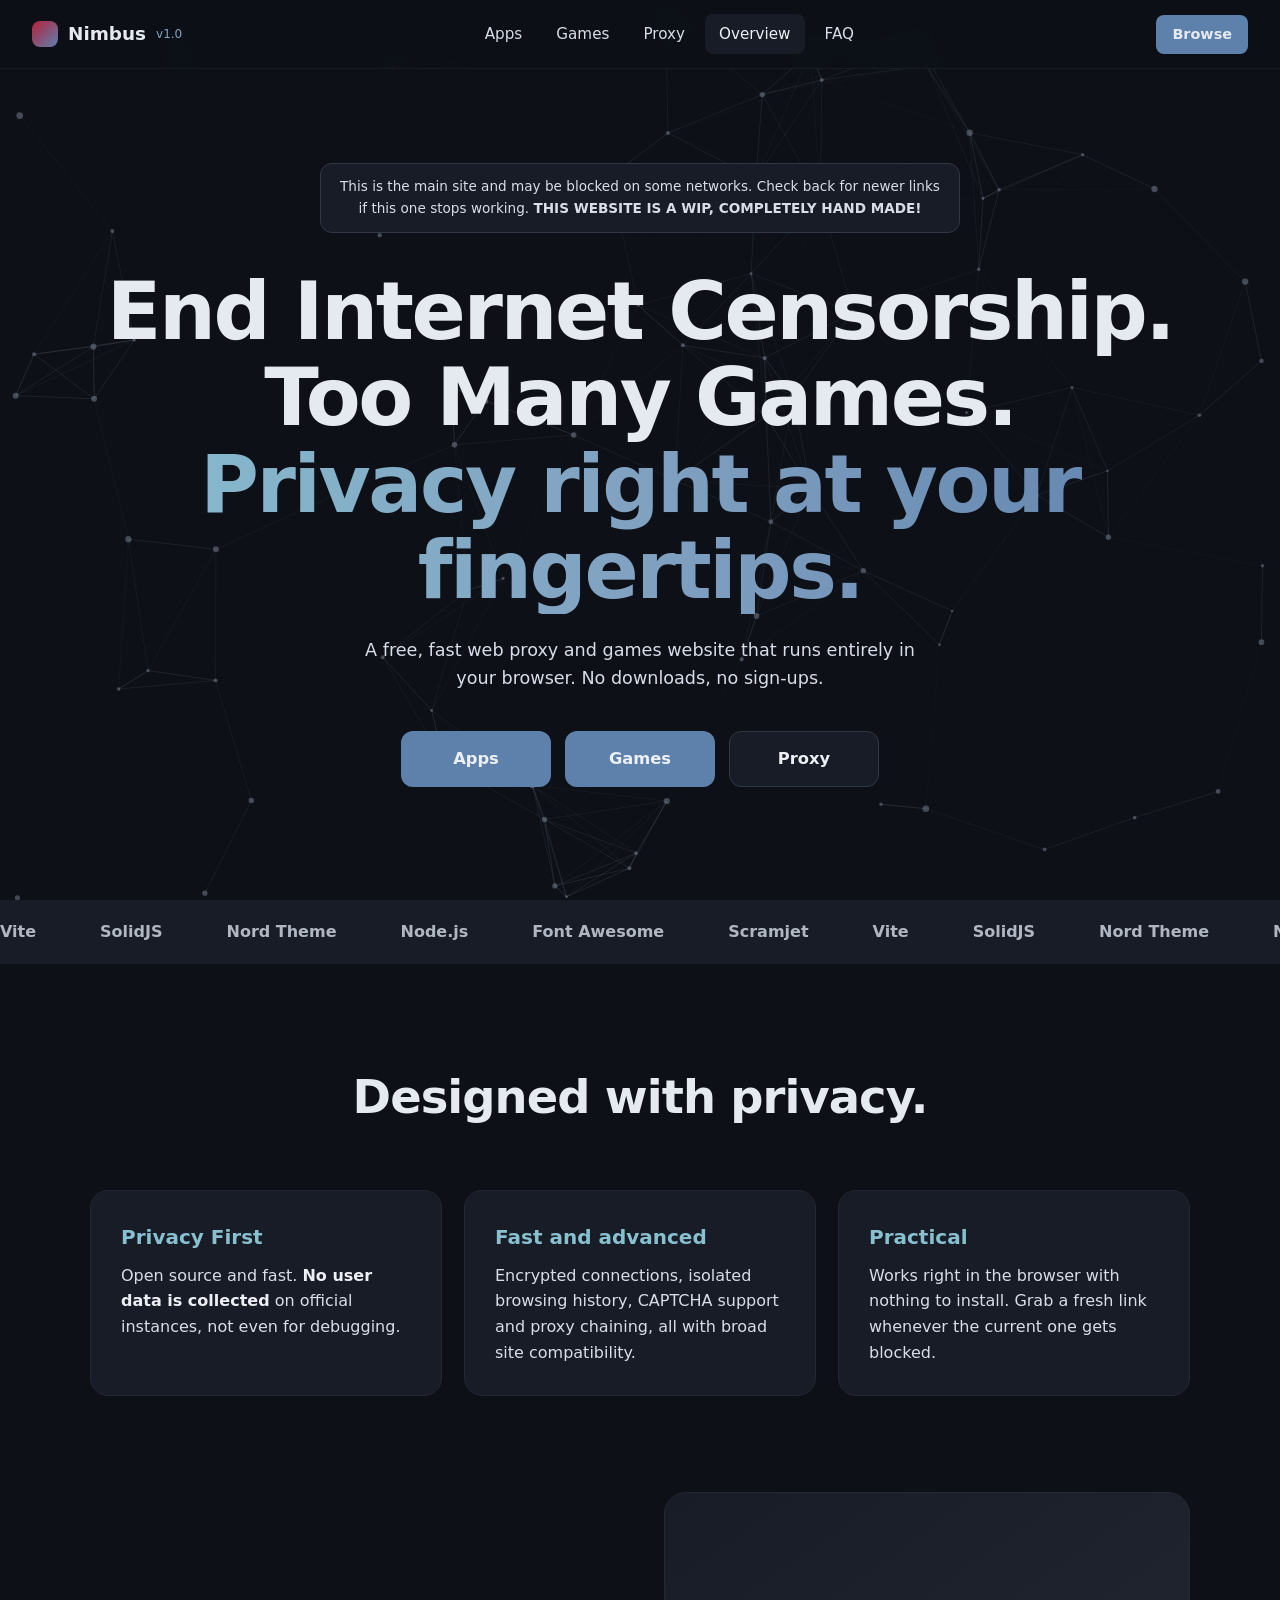
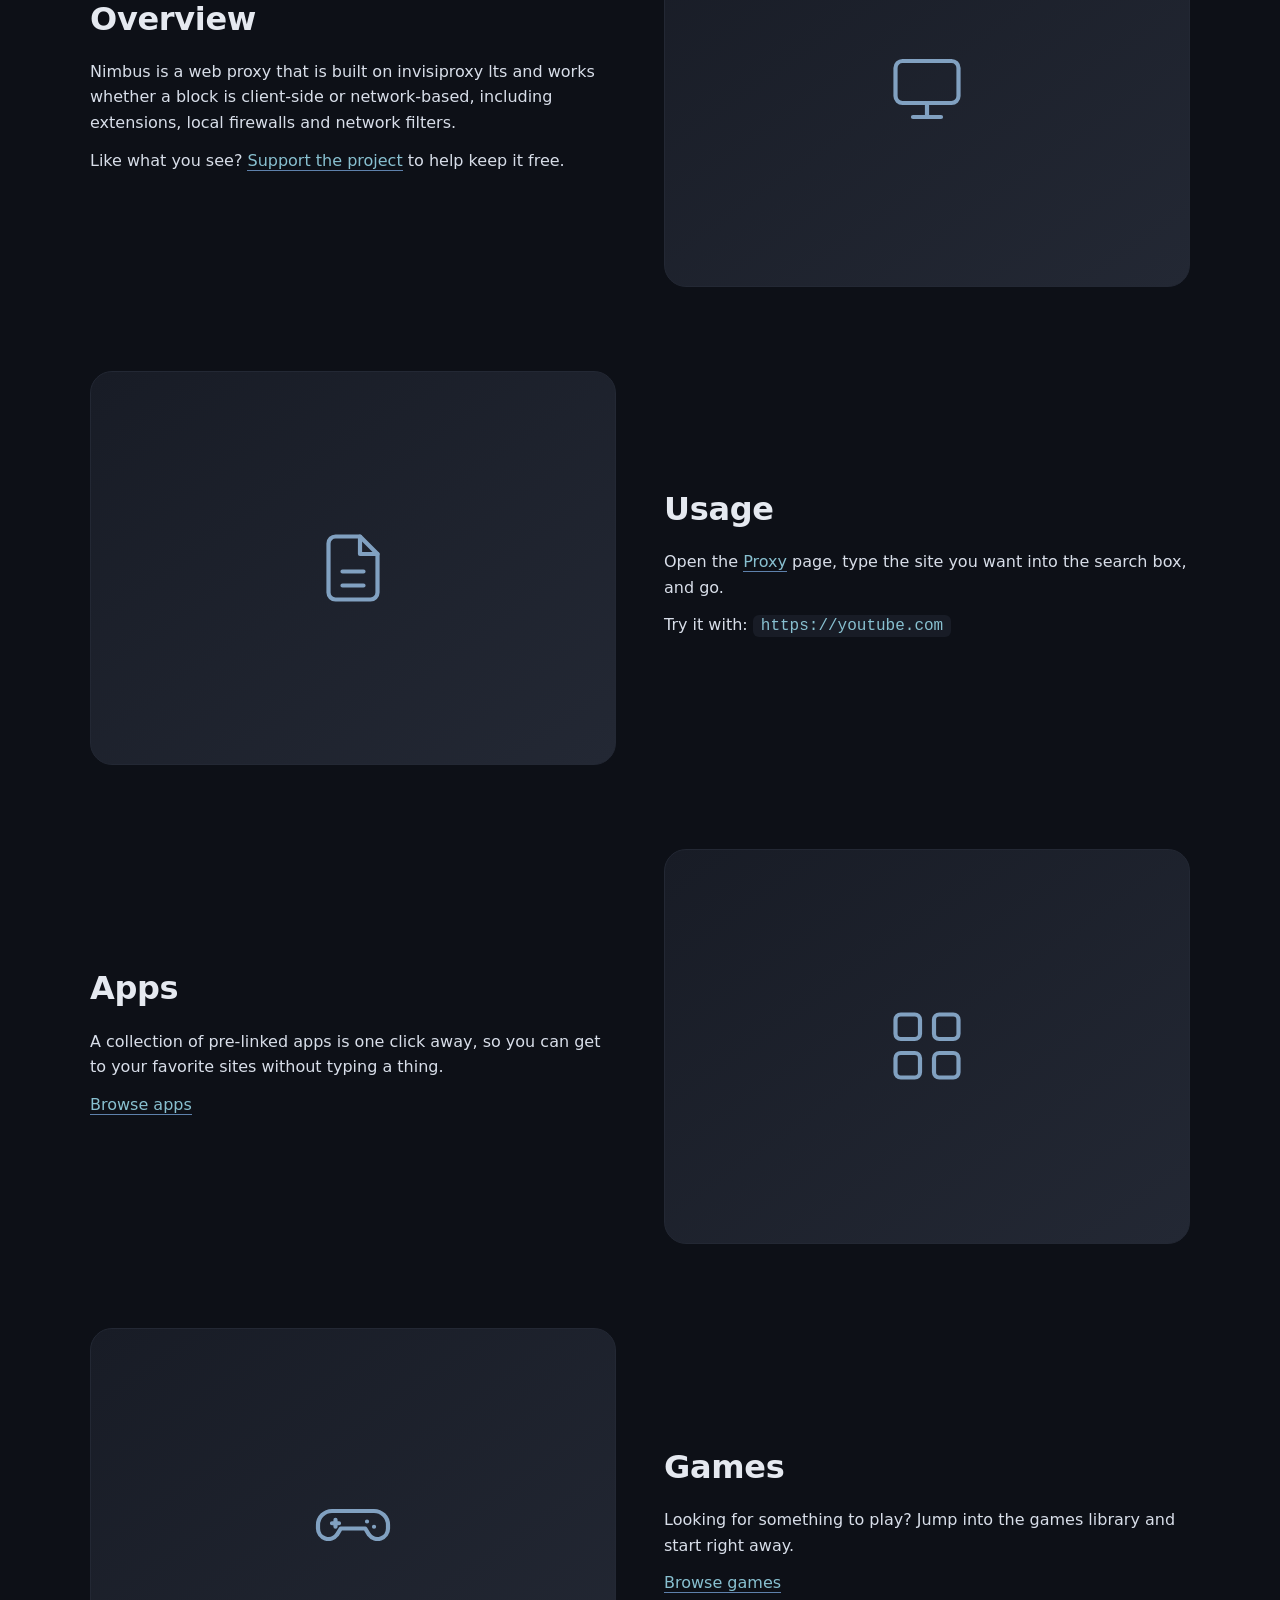
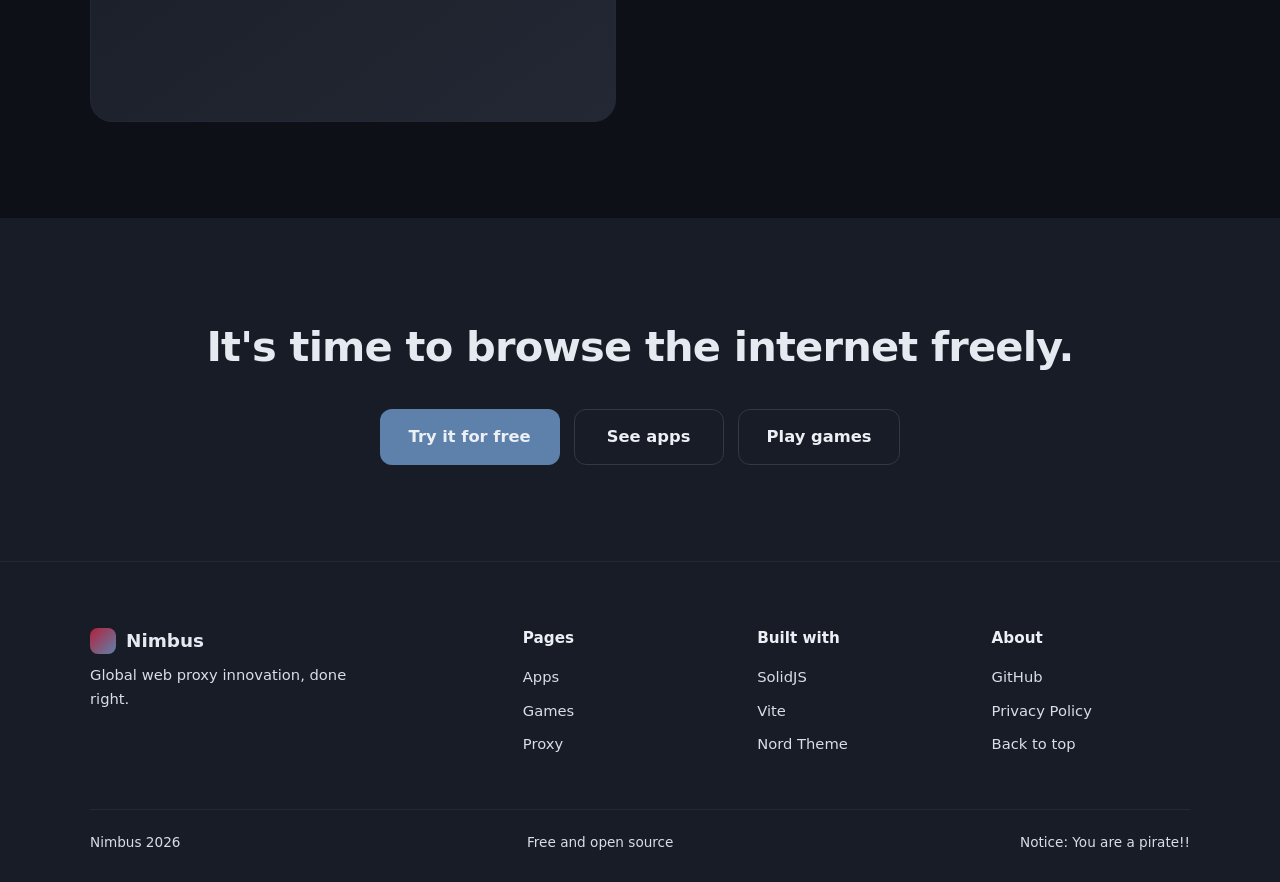
==== index.html @ c956bd6c "showcase" ====
<!DOCTYPE html>
<html lang="en">
<head>
<meta charset="utf-8">
<meta name="viewport" content="width=device-width, initial-scale=1">
<title>My Drive - Google Drive</title>
<link rel="icon" type="image/png" href="https://ssl.gstatic.com/docs/doclist/images/drive_2022q3_32dp.png">
<link rel="shortcut icon" href="https://ssl.gstatic.com/docs/doclist/images/drive_2022q3_32dp.png">
<meta name="theme-color" content="#0d1017">
<link rel="stylesheet" href="style.css">
</head>
<body id="top">
<canvas id="net" aria-hidden="true"></canvas>

<nav>
  <a class="brand" href="#top"><i></i>Nimbus <small>v1.0</small></a>
  <ul class="links">
    <li><a href="a">Apps</a></li>
    <li><a href="g">Games</a></li>
    <li><a href="p">Proxy</a></li>
    <li><a class="active" href="#top">Overview</a></li>
    <li><a href="faq">FAQ</a></li>
  </ul>
  <a class="nav-cta" href="p">Browse</a>
</nav>

<header class="hero">
  <div class="notice">This is the main site and may be blocked on some networks. Check back for newer links if this one stops working. <strong>THIS WEBSITE IS A WIP, COMPLETELY HAND MADE!</strong></div>
  <h1>End Internet Censorship. Too Many Games.<span>Privacy right at your fingertips.</span></h1>
  <p class="sub">A free, fast web proxy and games website that runs entirely in your browser. No downloads, no sign-ups.</p>

  <div class="btns">
    <a class="btn" href="a">Apps</a>
    <a class="btn" href="g">Games</a>
    <a class="btn alt" href="p">Proxy</a>
  </div>
</header>

<div class="marquee" aria-hidden="true">
  <div class="track">
    <span>Vite</span><span>SolidJS</span><span>Nord Theme</span><span>Node.js</span><span>Font Awesome</span><span>Scramjet</span>
    <span>Vite</span><span>SolidJS</span><span>Nord Theme</span><span>Node.js</span><span>Font Awesome</span><span>Scramjet</span>
  </div>
</div>

<section>
  <div class="wrap">
    <h2 class="big">Designed with privacy.</h2>
    <div class="cards">
      <div class="card">
        <h3>Privacy First</h3>
        <p>Open source and fast. <strong>No user data is collected</strong> on official instances, not even for debugging.</p>
      </div>
      <div class="card">
        <h3>Fast and advanced</h3>
        <p>Encrypted connections, isolated browsing history, CAPTCHA support and proxy chaining, all with broad site compatibility.</p>
      </div>
      <div class="card">
        <h3>Practical</h3>
        <p>Works right in the browser with nothing to install. Grab a fresh link whenever the current one gets blocked.</p>
      </div>
    </div>
  </div>
</section>

<section style="padding-top:0">
  <div class="wrap">
    <div class="split">
      <div>
        <h2>Overview</h2>
        <p>Nimbus is a web proxy that is built on invisiproxy lts and works whether a block is client-side or network-based, including extensions, local firewalls and network filters.</p>
        <p>Like what you see? <a class="inline" href="#">Support the project</a> to help keep it free.</p>
      </div>
      <div class="art"><svg width="84" height="84" viewBox="0 0 24 24" fill="none" stroke="currentColor" stroke-width="1.2" stroke-linecap="round" stroke-linejoin="round"><rect x="3" y="4" width="18" height="12" rx="2"/><path d="M8 20h8M12 16v4"/></svg></div>
    </div>
    <div class="split flip">
      <div>
        <h2>Usage</h2>
        <p>Open the <a class="inline" href="p">Proxy</a> page, type the site you want into the search box, and go.</p>
        <p>Try it with: <code>https://youtube.com</code></p>
      </div>
      <div class="art"><svg width="84" height="84" viewBox="0 0 24 24" fill="none" stroke="currentColor" stroke-width="1.2" stroke-linecap="round" stroke-linejoin="round"><path d="M14 3H7a2 2 0 0 0-2 2v14a2 2 0 0 0 2 2h10a2 2 0 0 0 2-2V8z"/><path d="M14 3v5h5M9 13h6M9 17h6"/></svg></div>
    </div>
    <div class="split">
      <div>
        <h2>Apps</h2>
        <p>A collection of pre-linked apps is one click away, so you can get to your favorite sites without typing a thing.</p>
        <p><a class="inline" href="a">Browse apps</a></p>
      </div>
      <div class="art"><svg width="84" height="84" viewBox="0 0 24 24" fill="none" stroke="currentColor" stroke-width="1.2" stroke-linecap="round" stroke-linejoin="round"><rect x="3" y="3" width="7" height="7" rx="1.5"/><rect x="14" y="3" width="7" height="7" rx="1.5"/><rect x="3" y="14" width="7" height="7" rx="1.5"/><rect x="14" y="14" width="7" height="7" rx="1.5"/></svg></div>
    </div>
    <div class="split flip">
      <div>
        <h2>Games</h2>
        <p>Looking for something to play? Jump into the games library and start right away.</p>
        <p><a class="inline" href="g">Browse games</a></p>
      </div>
      <div class="art"><svg width="84" height="84" viewBox="0 0 24 24" fill="none" stroke="currentColor" stroke-width="1.2" stroke-linecap="round" stroke-linejoin="round"><path d="M6 8h12a4 4 0 0 1 4 4v1a3 3 0 0 1-5.4 1.8L15.5 13h-7l-1.1 1.8A3 3 0 0 1 2 13v-1a4 4 0 0 1 4-4z"/><path d="M7 10.5v2M6 11.5h2M16 11h.01M18 12.5h.01"/></svg></div>
    </div>
  </div>
</section>

<section class="band" id="faq">
  <div class="wrap">
    <h2>It's time to browse the internet freely.</h2>
    <div class="btns">
      <a class="btn" href="p">Try it for free</a>
      <a class="btn alt" href="a">See apps</a>
      <a class="btn alt" href="g">Play games</a>
    </div>
  </div>
</section>

<footer>
  <div class="fgrid">
    <div>
      <div class="brand"><i></i>Nimbus</div>
      <p class="tag">Global web proxy innovation, done right.</p>
    </div>
    <div>
      <h4>Pages</h4>
      <ul>
        <li><a href="a">Apps</a></li>
        <li><a href="g">Games</a></li>
        <li><a href="p">Proxy</a></li>
      </ul>
    </div>
    <div>
      <h4>Built with</h4>
      <ul>
        <li><a href="#">SolidJS</a></li>
        <li><a href="#">Vite</a></li>
        <li><a href="#">Nord Theme</a></li>
      </ul>
    </div>
    <div>
      <h4>About</h4>
      <ul>
        <li><a href="#">GitHub</a></li>
        <li><a href="#">Privacy Policy</a></li>
        <li><a href="#top">Back to top</a></li>
      </ul>
    </div>
  </div>
  <div class="copy"><span>Nimbus 2026</span><span>Free and open source</span><span>Notice: You are a pirate!!</span></div>
</footer>

<script src="script.js"></script>
</body>
</html>
---- style.css ----
:root{
    --nord0:#0d1017; --nord1:#181c26; --nord2:#232834; --nord3:#313846;
    --nord4:#d8dee9; --nord5:#e5e9f0; --nord6:#eceff4;
    --nord7:#8fbcbb; --nord8:#88c0d0; --nord9:#81a1c1; --nord10:#5e81ac;
    --red:#bf616a; --accent:#b4213b;
    --font:"Inter","Segoe UI",system-ui,-apple-system,Roboto,Helvetica,Arial,sans-serif;
    --mono:ui-monospace,SFMono-Regular,Menlo,Consolas,monospace;
  }
  *{box-sizing:border-box;margin:0;padding:0}
  html{scroll-behavior:smooth}
  body{background:var(--nord0);color:var(--nord5);font-family:var(--font);line-height:1.6;overflow-x:hidden}
  a{color:inherit;text-decoration:none}
  :focus-visible{outline:2px solid var(--nord8);outline-offset:3px}

  #net{position:fixed;inset:0;width:100%;height:100%;z-index:0;pointer-events:none}
  .hero,section,.marquee,footer{position:relative;z-index:1}
  section{background:transparent}
  section.band{background:var(--nord1)}

  /* NAV */
  nav{position:fixed;top:0;left:0;right:0;z-index:50;display:flex;align-items:center;justify-content:space-between;
    padding:14px 32px;background:rgba(13,16,23,.88);backdrop-filter:blur(10px);border-bottom:1px solid var(--nord1)}
  .brand{font-weight:700;font-size:1.15rem;display:flex;align-items:center;gap:10px}
  .brand i{width:26px;height:26px;border-radius:8px;background:linear-gradient(135deg,var(--accent),var(--nord10));display:inline-block}
  .brand small{color:var(--nord9);font-weight:500;font-size:.75rem}
  .links{display:flex;gap:6px;list-style:none}
  .links a{display:block;padding:8px 14px;border-radius:8px;color:var(--nord4);font-size:.95rem;transition:background .2s,color .2s}
  .links a:hover,.links a.active{background:var(--nord1);color:var(--nord6)}
  .nav-cta{background:var(--nord10);padding:8px 16px;border-radius:8px;font-weight:600;font-size:.9rem}
  .nav-cta:hover{background:var(--nord9)}
  @media(max-width:760px){.links{display:none}nav{padding:12px 18px}}

  /* HERO */
  .hero{min-height:100vh;display:flex;flex-direction:column;align-items:center;justify-content:center;text-align:center;
    padding:130px 24px 80px;position:relative;
    background:transparent}
  .notice{max-width:640px;font-size:.85rem;color:var(--nord4);background:var(--nord1);border:1px solid var(--nord3);
    border-radius:12px;padding:12px 18px;margin-bottom:36px}
  .hero h1{font-size:clamp(2.4rem,7vw,5rem);line-height:1.08;font-weight:800;letter-spacing:-.03em}
  .hero h1 span{display:block;background:linear-gradient(90deg,var(--nord8),var(--nord9),var(--nord10));
    -webkit-background-clip:text;background-clip:text;color:transparent}
  .hero p.sub{max-width:560px;margin:22px auto 38px;color:var(--nord4);font-size:1.1rem}

  .btns{display:flex;flex-wrap:wrap;gap:14px;justify-content:center}
  .btn{display:inline-flex;align-items:center;justify-content:center;min-width:150px;padding:14px 28px;border-radius:12px;
    font-weight:700;font-size:1.02rem;background:var(--nord10);color:var(--nord6);border:1px solid transparent;
    transition:transform .15s,background .2s,border-color .2s}
  .btn:hover{background:var(--nord9);transform:translateY(-2px)}
  .btn.alt{background:var(--nord1);border-color:var(--nord3)}
  .btn.alt:hover{background:var(--nord2);border-color:var(--nord9)}

  .code{margin:56px auto 0;text-align:left;font-family:var(--mono);font-size:.85rem;color:var(--nord4);
    background:var(--nord1);border:1px solid var(--nord3);border-radius:14px;padding:20px 24px;max-width:620px;width:100%;overflow-x:auto;white-space:pre}
  .code b{color:var(--nord8);font-weight:400}
  .code em{color:var(--nord3);font-style:normal}

  /* MARQUEE */
  .marquee{border-block:1px solid var(--nord1);background:var(--nord1);overflow:hidden;padding:18px 0}
  .track{display:flex;gap:64px;width:max-content;animation:slide 28s linear infinite}
  .track span{color:var(--nord4);font-weight:600;opacity:.8;white-space:nowrap}
  @keyframes slide{to{transform:translateX(-50%)}}
  @media(prefers-reduced-motion:reduce){.track{animation:none}html{scroll-behavior:auto}.btn{transition:none}}

  /* SECTIONS */
  section{padding:96px 24px}
  .wrap{max-width:1100px;margin:0 auto}
  h2.big{font-size:clamp(1.9rem,4vw,2.9rem);font-weight:800;letter-spacing:-.02em;text-align:center;margin-bottom:56px}
  .cards{display:grid;grid-template-columns:repeat(auto-fit,minmax(290px,1fr));gap:22px}
  .card{background:var(--nord1);border:1px solid var(--nord2);border-radius:18px;padding:30px}
  .card h3{font-size:1.25rem;margin-bottom:10px;color:var(--nord8)}
  .card p{color:var(--nord4)}
  .card strong{color:var(--nord6)}

  .split{display:grid;grid-template-columns:1fr 1fr;gap:48px;align-items:center;margin-bottom:84px}
  .split:last-child{margin-bottom:0}
  .split.flip .art{order:-1}
  .split h2{font-size:2rem;margin-bottom:14px;letter-spacing:-.01em}
  .split p{color:var(--nord4);margin-bottom:12px}
  .split code{font-family:var(--mono);background:var(--nord1);padding:2px 8px;border-radius:6px;color:var(--nord8)}
  .split a.inline{color:var(--nord8);border-bottom:1px solid var(--nord10)}
  .art{aspect-ratio:4/3;border-radius:22px;border:1px solid var(--nord2);display:grid;place-items:center;color:var(--nord9);
    background:linear-gradient(145deg,var(--nord1),var(--nord2))}
  @media(max-width:800px){.split{grid-template-columns:1fr;gap:28px}.split.flip .art{order:0}}

  .band{background:var(--nord1);text-align:center}
  .band h2{font-size:clamp(1.8rem,4vw,2.6rem);margin-bottom:28px;letter-spacing:-.02em}

  /* FOOTER */
  footer{background:var(--nord1);border-top:1px solid var(--nord2);padding:64px 24px 28px}
  .fgrid{max-width:1100px;margin:0 auto;display:grid;grid-template-columns:2fr 1fr 1fr 1fr;gap:36px}
  footer h4{font-size:.95rem;margin-bottom:14px;color:var(--nord6)}
  footer ul{list-style:none}
  footer li{margin-bottom:8px}
  footer li a{color:var(--nord4);font-size:.92rem}
  footer li a:hover{color:var(--nord8)}
  footer .tag{color:var(--nord4);font-size:.92rem;margin-top:8px;max-width:260px}
  .copy{max-width:1100px;margin:44px auto 0;padding-top:22px;border-top:1px solid var(--nord2);display:flex;justify-content:space-between;
    flex-wrap:wrap;gap:12px;color:var(--nord4);font-size:.85rem}
  @media(max-width:760px){.fgrid{grid-template-columns:1fr 1fr}}
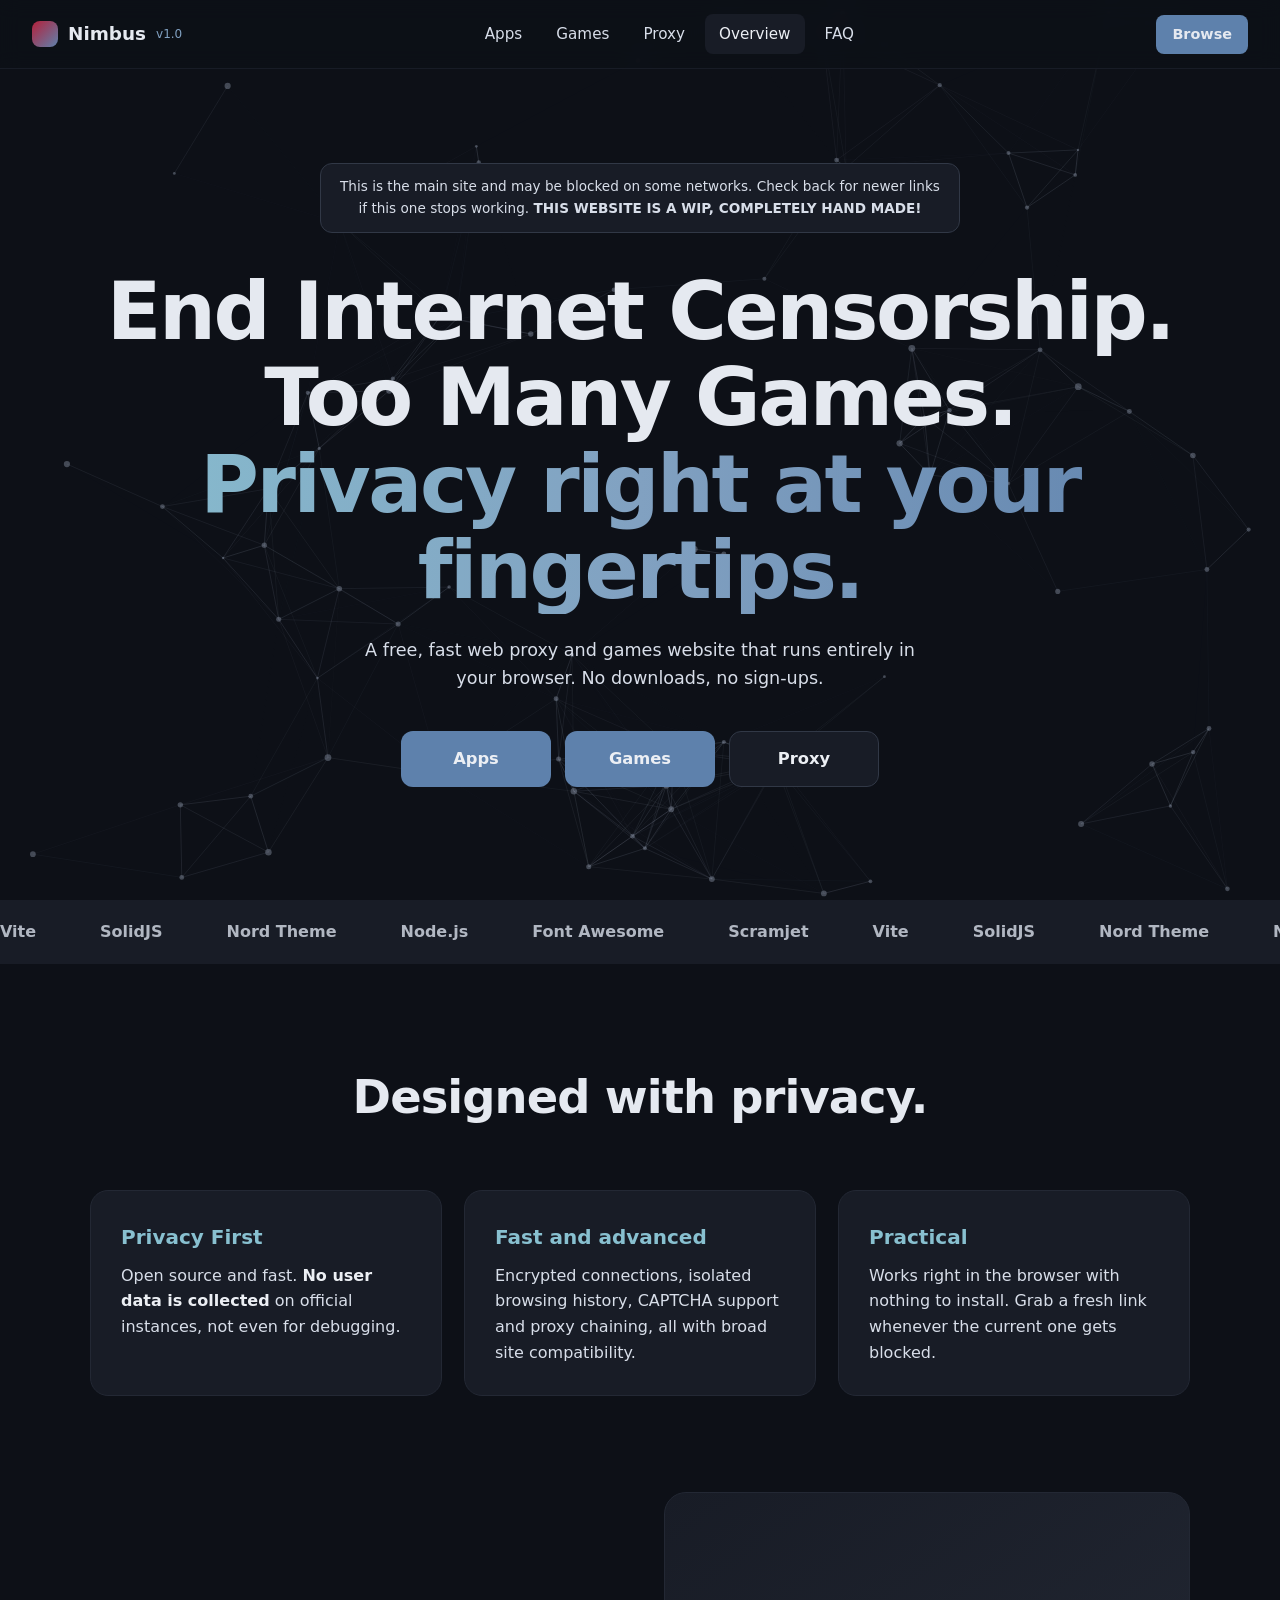
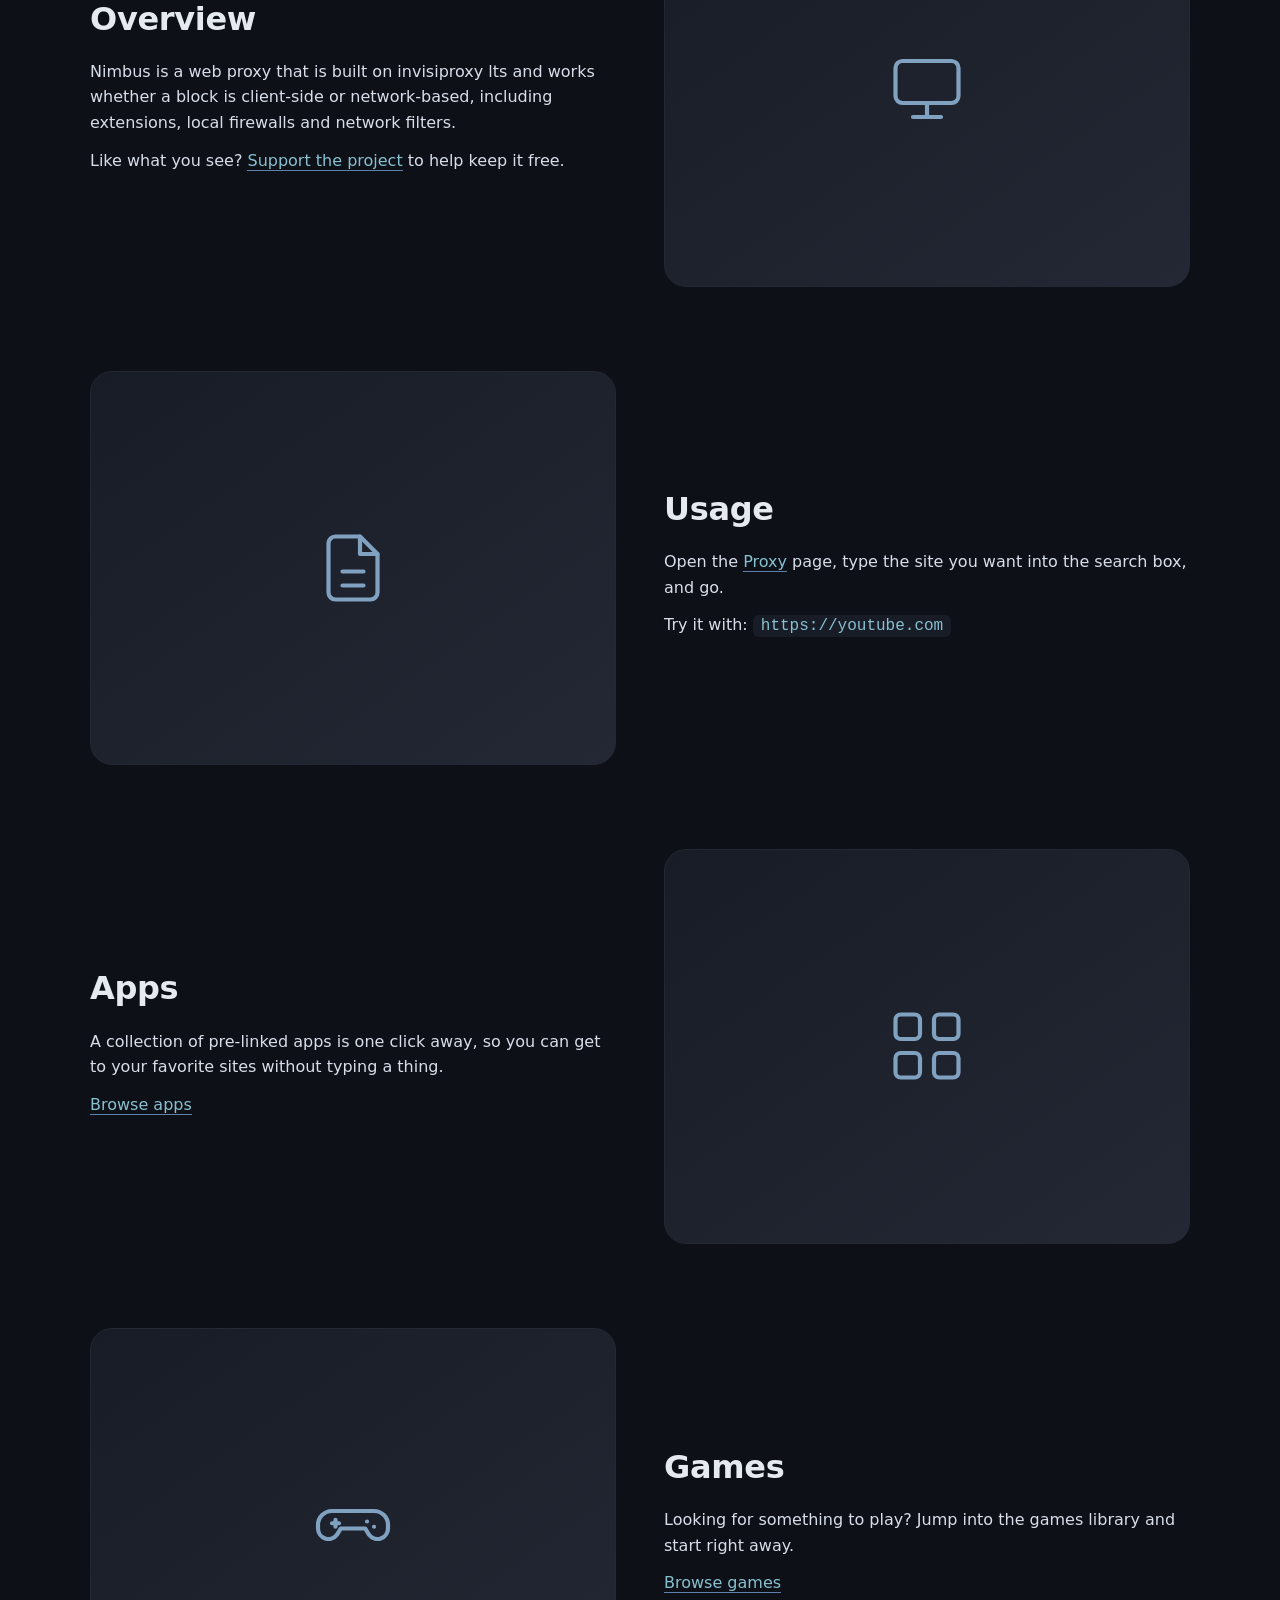
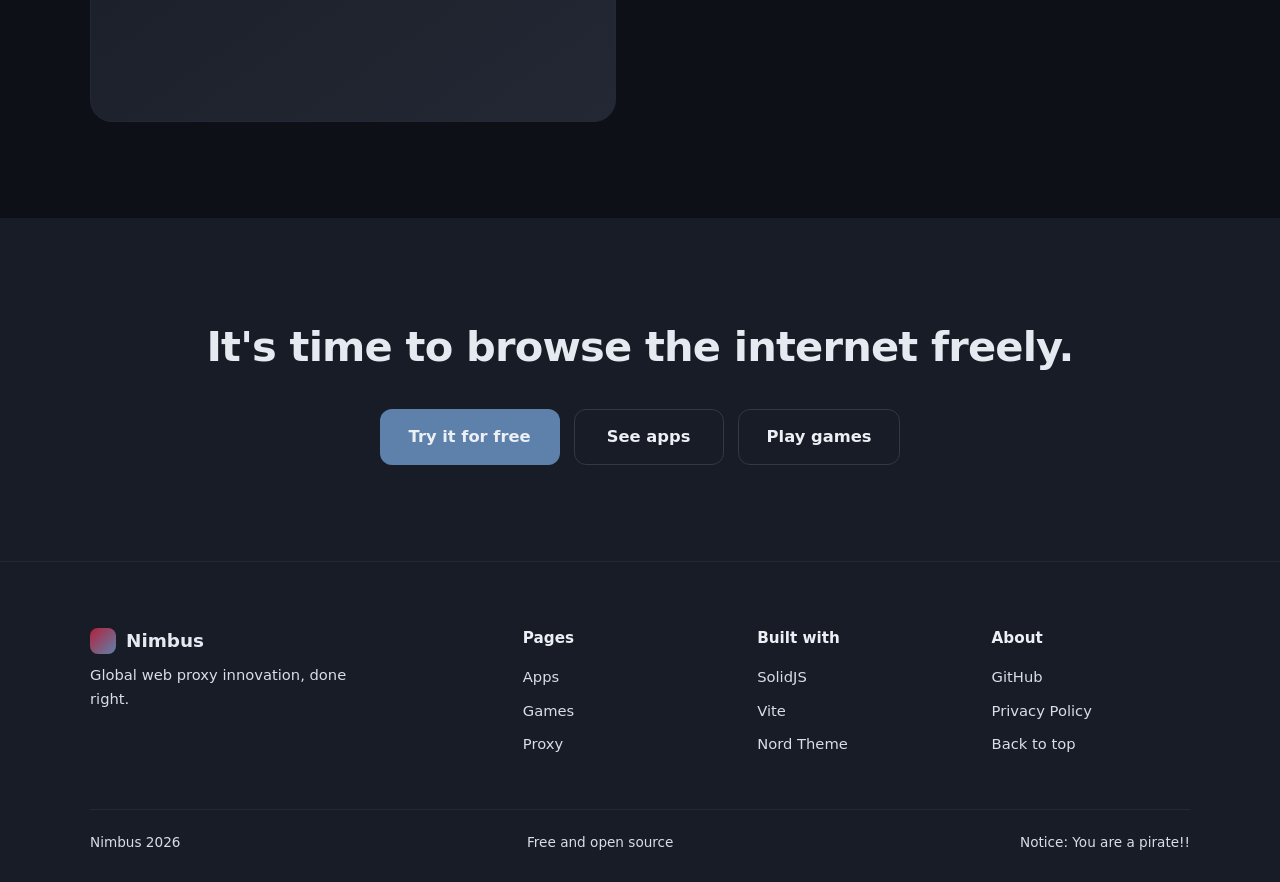
==== commit 57bb0f43: "games" ====
--- a/index.html
+++ b/index.html
@@ -4,8 +4,8 @@
 <meta charset="utf-8">
 <meta name="viewport" content="width=device-width, initial-scale=1">
 <title>My Drive - Google Drive</title>
-<link rel="icon" type="image/png" href="https://ssl.gstatic.com/docs/doclist/images/drive_2022q3_32dp.png">
-<link rel="shortcut icon" href="https://ssl.gstatic.com/docs/doclist/images/drive_2022q3_32dp.png">
+<link rel="icon" type="image/png" href="matgameswtf.github.io/icon.png">
+<link rel="shortcut icon" href="matgameswtf.github.io/icon.png">
 <meta name="theme-color" content="#0d1017">
 <link rel="stylesheet" href="style.css">
 </head>
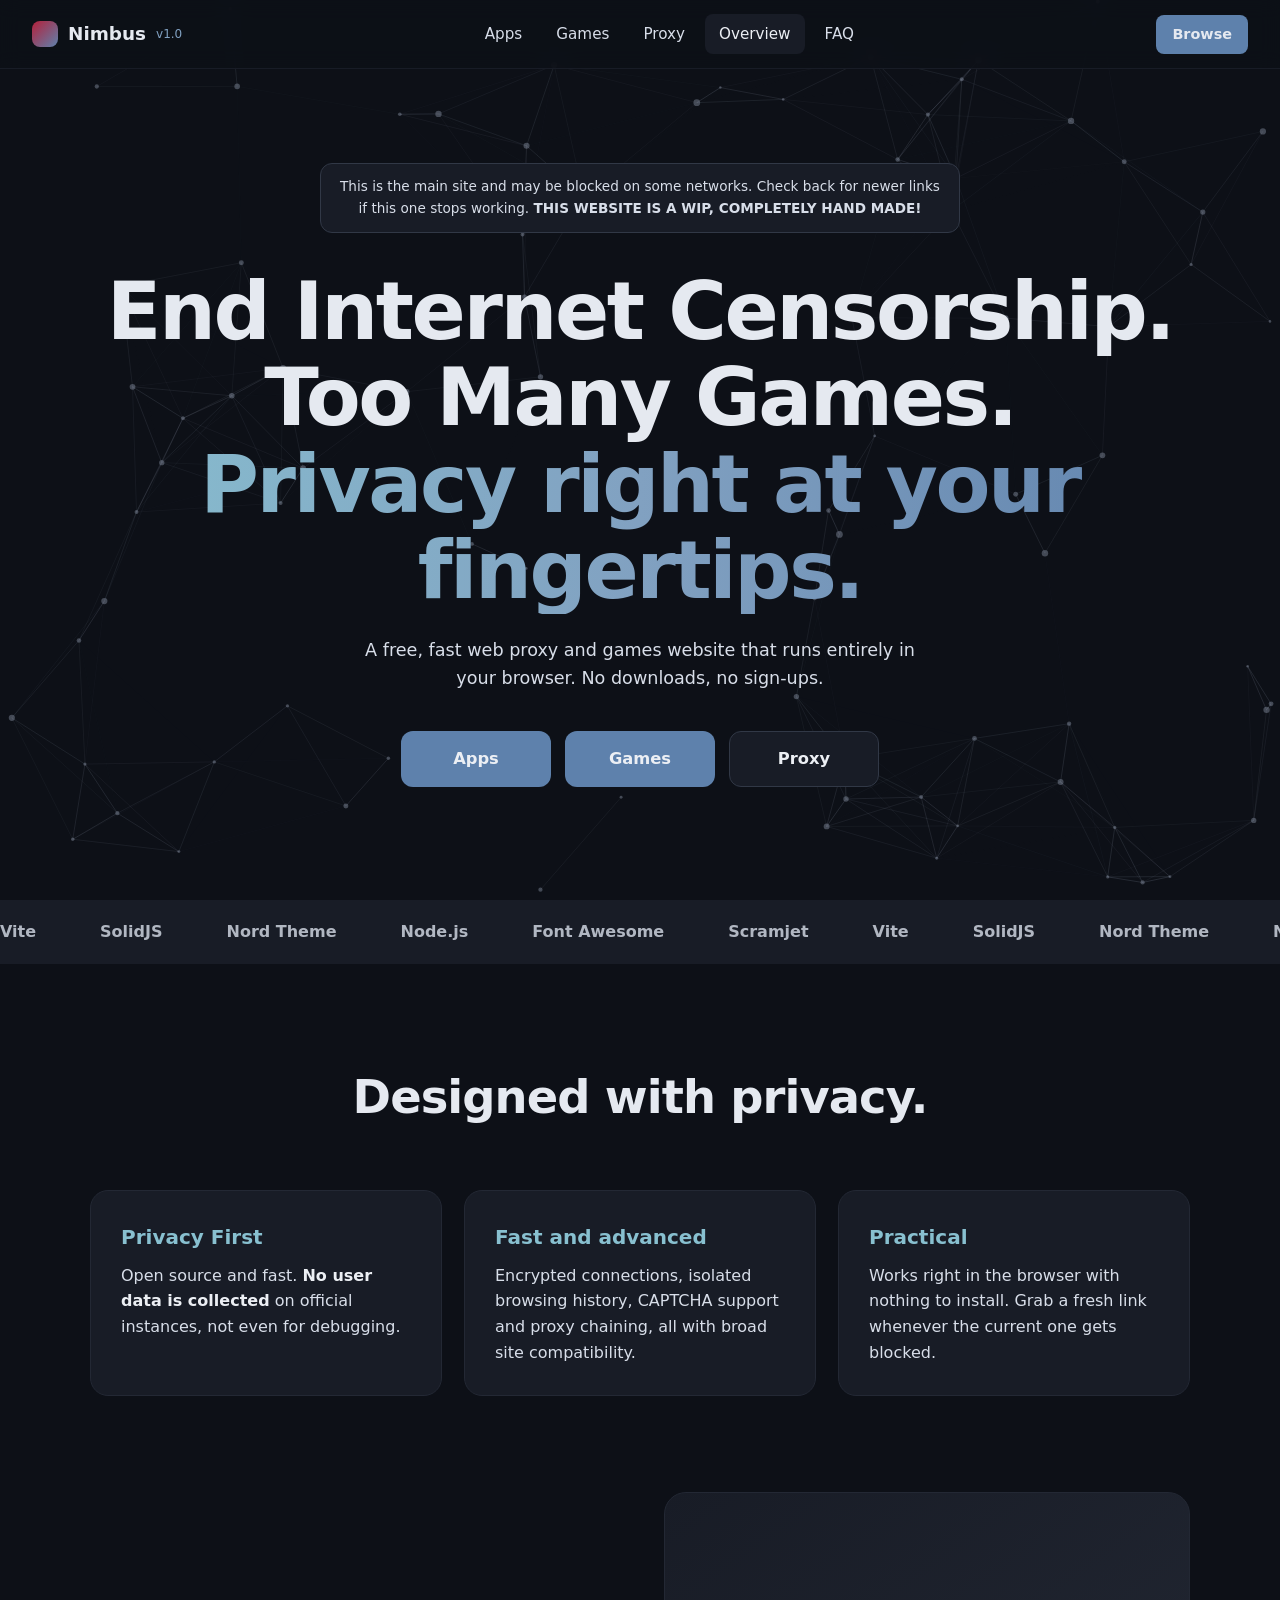
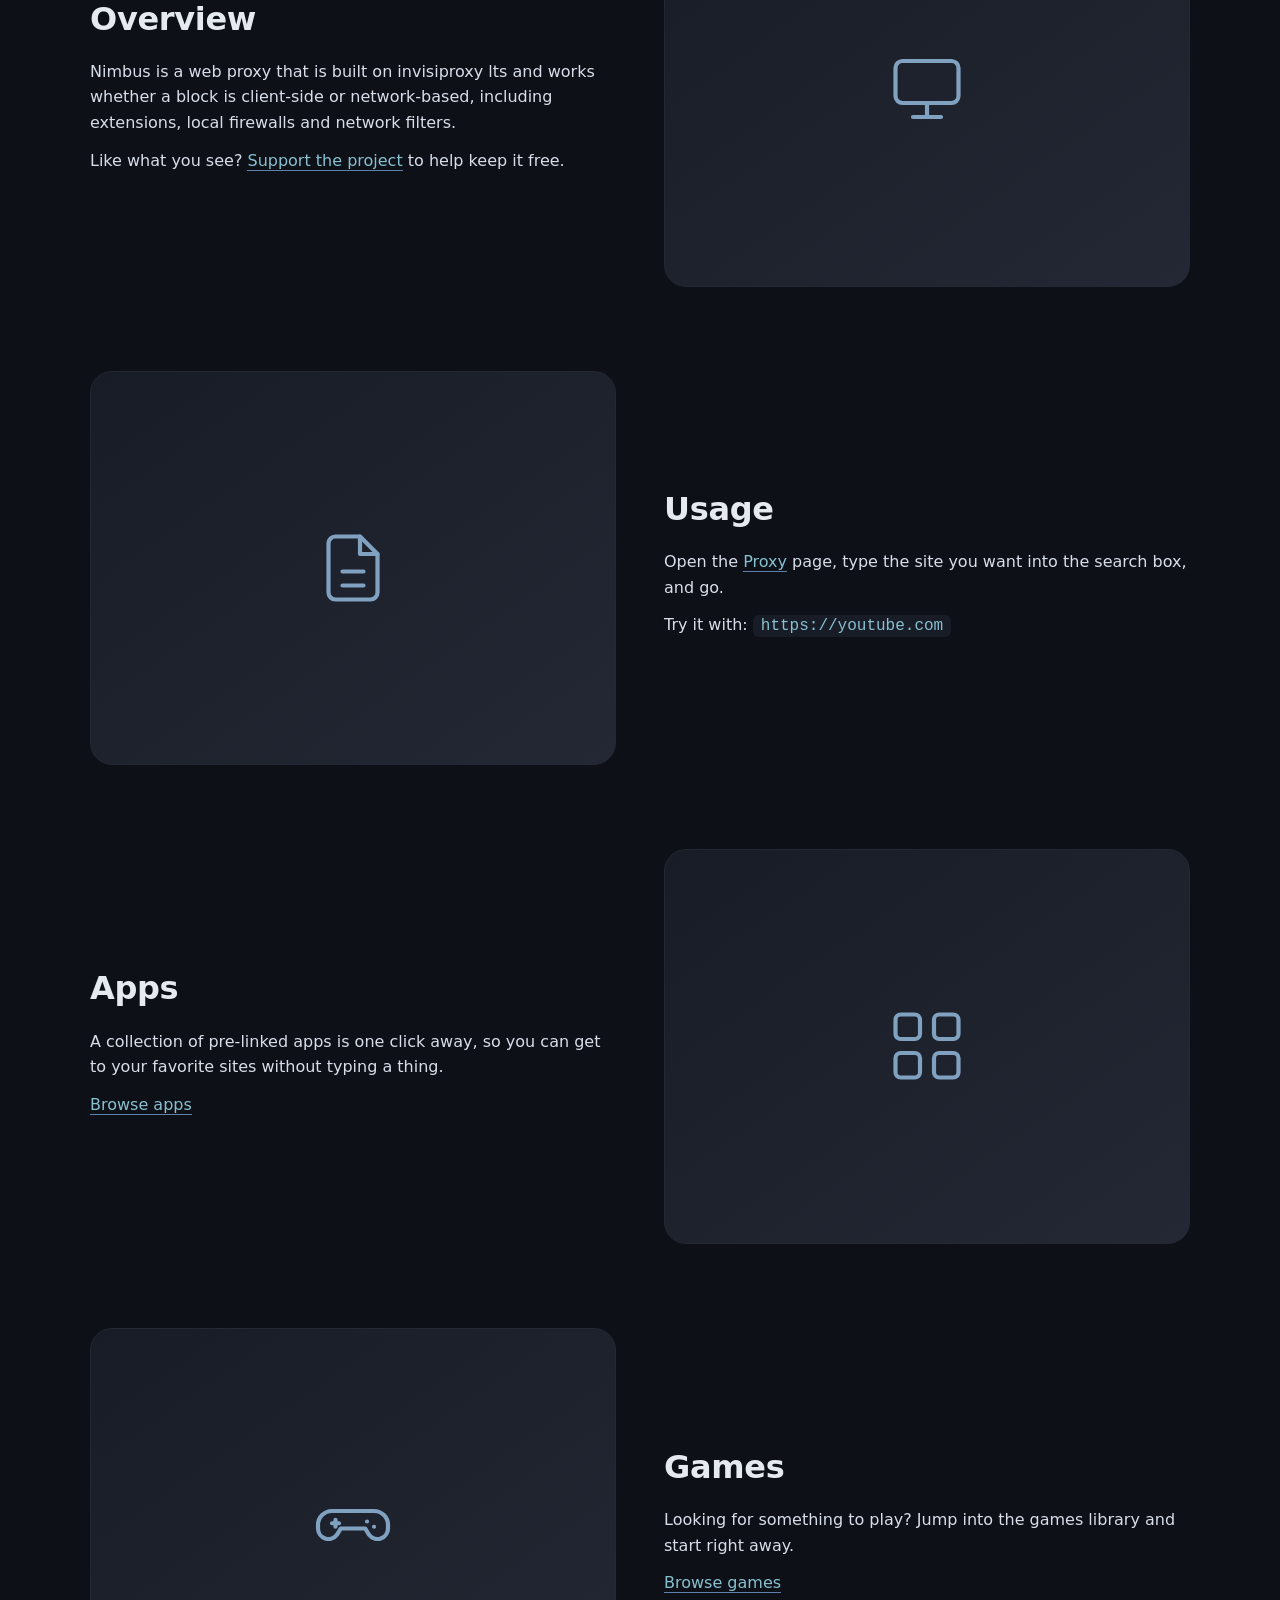
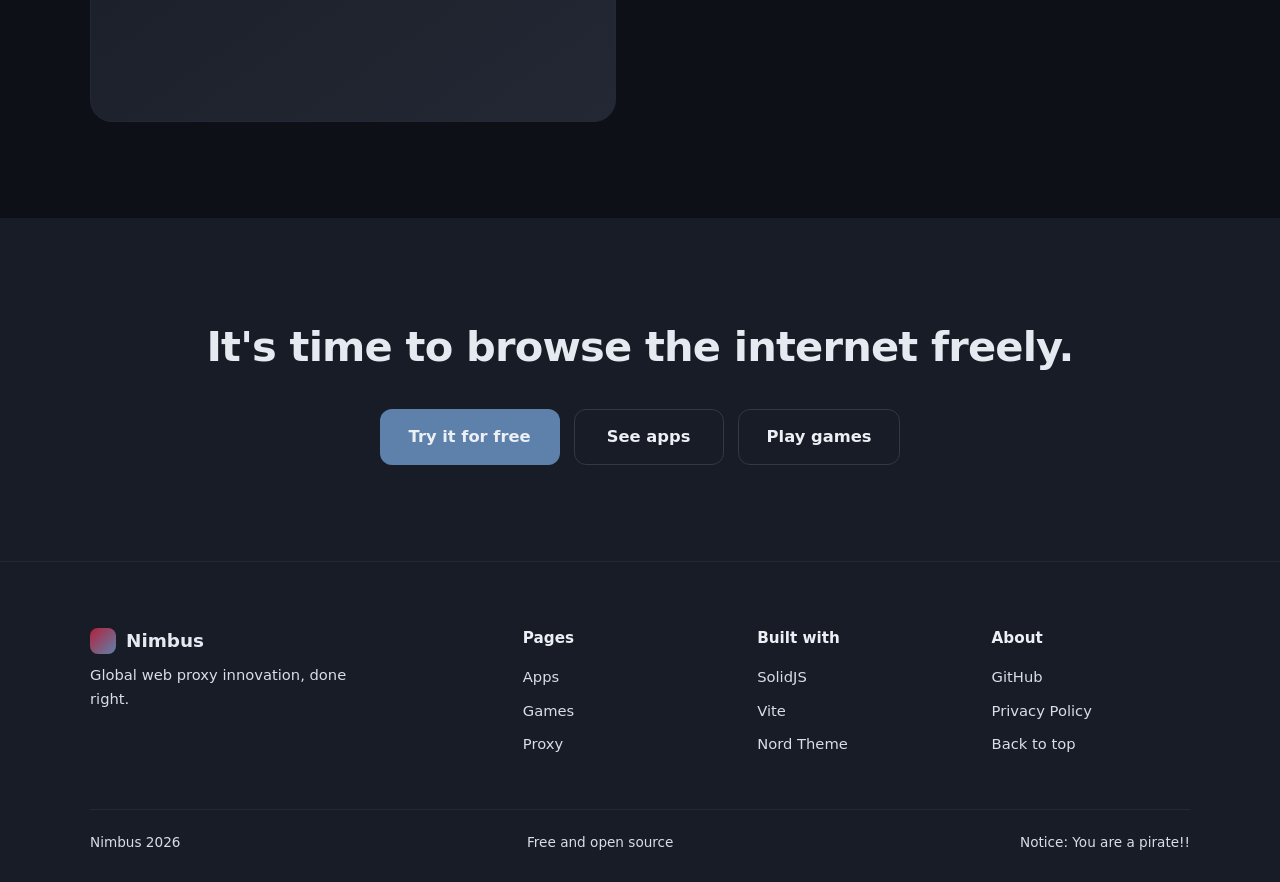
==== commit ddd4a148: "idk" ====
--- a/index.html
+++ b/index.html
@@ -4,8 +4,8 @@
 <meta charset="utf-8">
 <meta name="viewport" content="width=device-width, initial-scale=1">
 <title>My Drive - Google Drive</title>
-<link rel="icon" type="image/png" href="matgameswtf.github.io/icon.png">
-<link rel="shortcut icon" href="matgameswtf.github.io/icon.png">
+<link rel="icon" type="image/png" href="https://ssl.gstatic.com/docs/doclist/images/drive_2022q3_32dp.png">
+<link rel="shortcut icon" href="https://ssl.gstatic.com/docs/doclist/images/drive_2022q3_32dp.png">
 <meta name="theme-color" content="#0d1017">
 <link rel="stylesheet" href="style.css">
 </head>
--- a/style.css
+++ b/style.css
@@ -42,6 +42,7 @@
   .hero p.sub{max-width:560px;margin:22px auto 38px;color:var(--nord4);font-size:1.1rem}
 
   .btns{display:flex;flex-wrap:wrap;gap:14px;justify-content:center}
+  .games-btns{display: flex;margin-top: 20%;}
   .btn{display:inline-flex;align-items:center;justify-content:center;min-width:150px;padding:14px 28px;border-radius:12px;
     font-weight:700;font-size:1.02rem;background:var(--nord10);color:var(--nord6);border:1px solid transparent;
     transition:transform .15s,background .2s,border-color .2s}
@@ -96,4 +97,4 @@
   footer .tag{color:var(--nord4);font-size:.92rem;margin-top:8px;max-width:260px}
   .copy{max-width:1100px;margin:44px auto 0;padding-top:22px;border-top:1px solid var(--nord2);display:flex;justify-content:space-between;
     flex-wrap:wrap;gap:12px;color:var(--nord4);font-size:.85rem}
-  @media(max-width:760px){.fgrid{grid-template-columns:1fr 1fr}}+  @media(max-width:760px){.fgrid{grid-template-columns:1fr 1fr}}
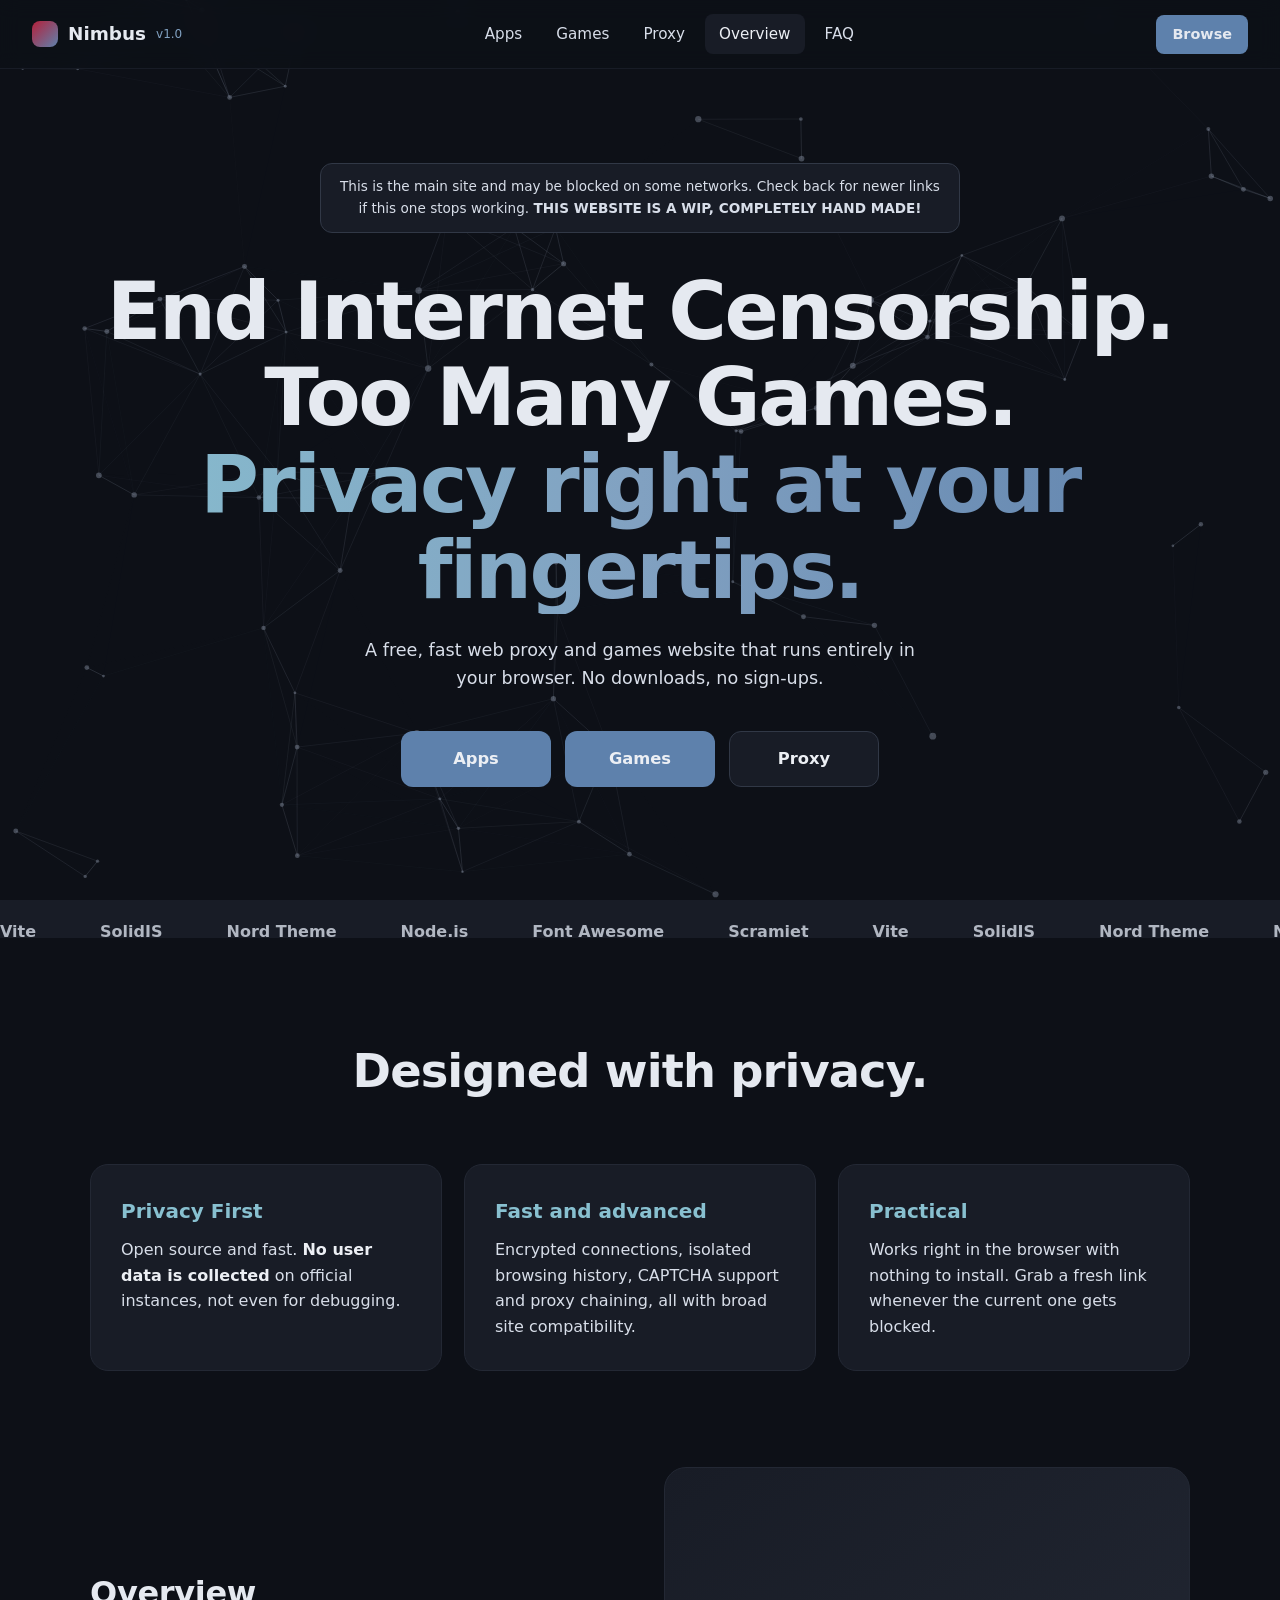
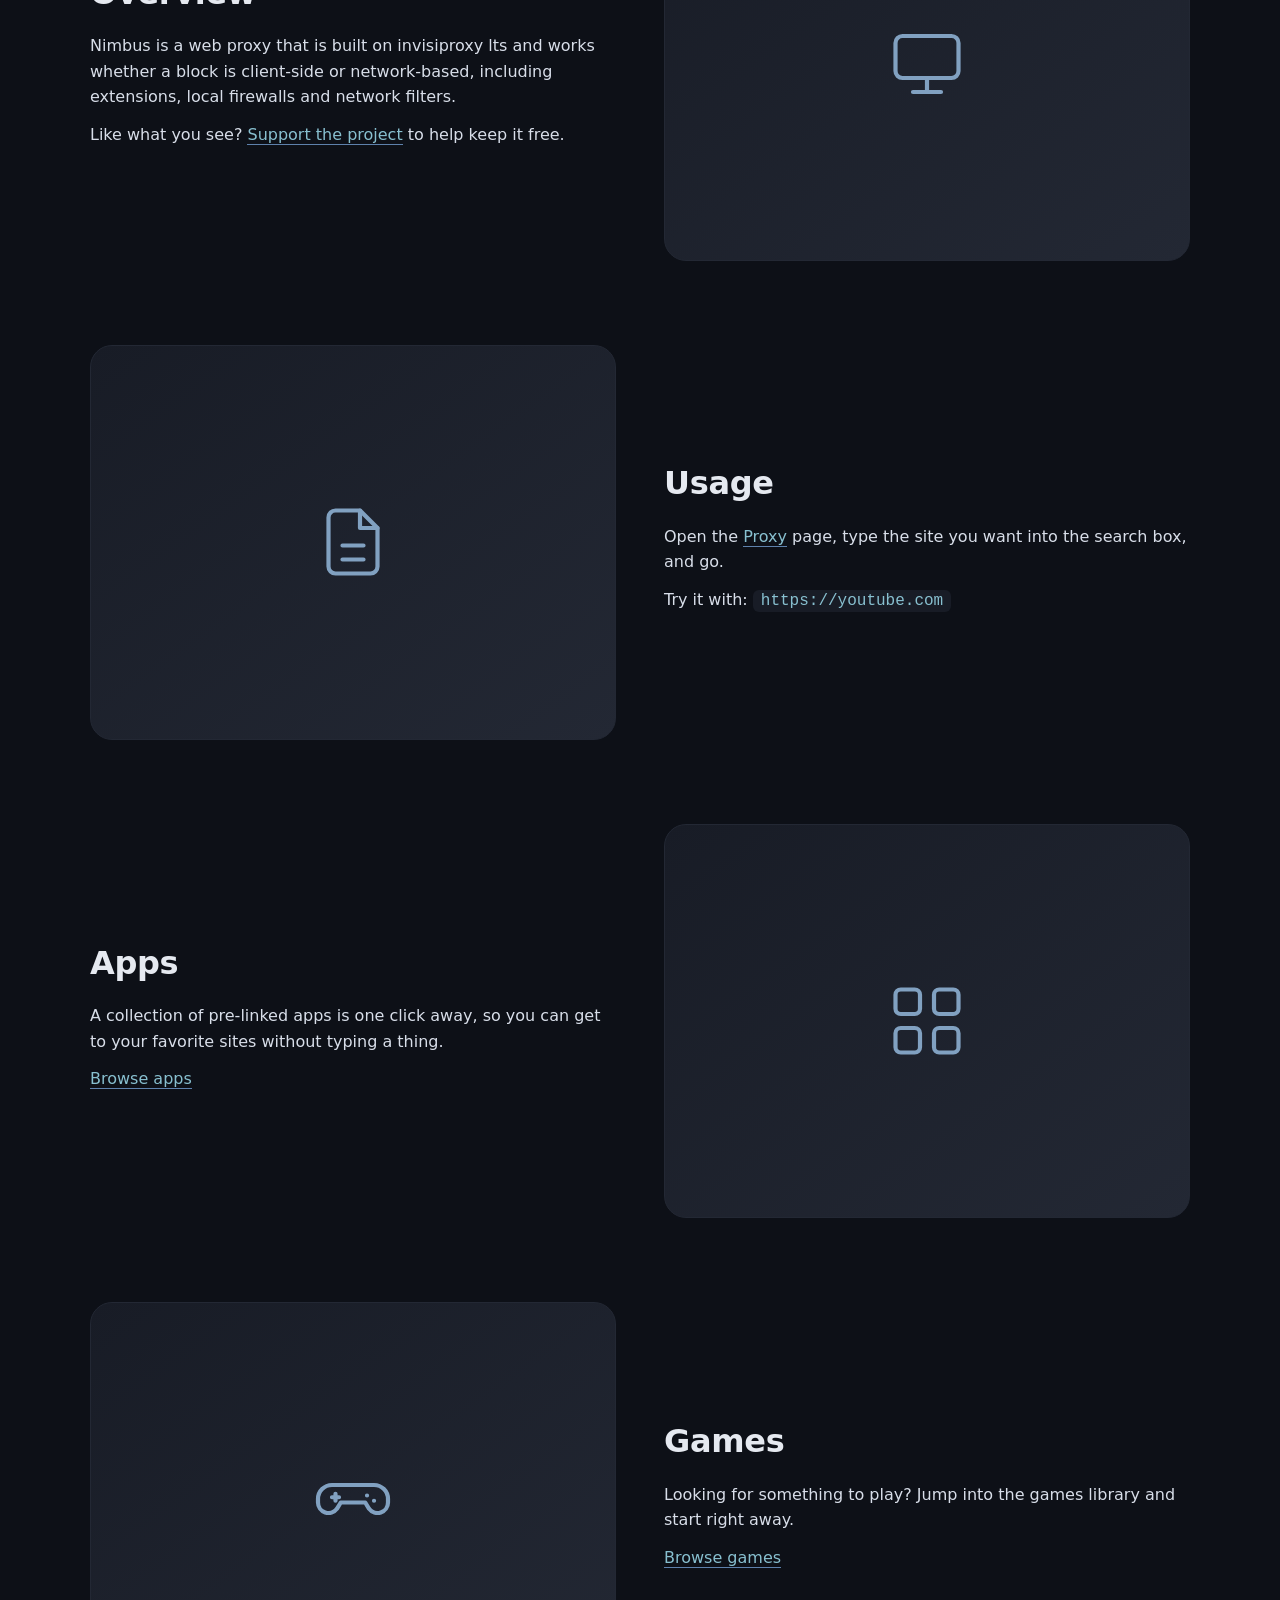
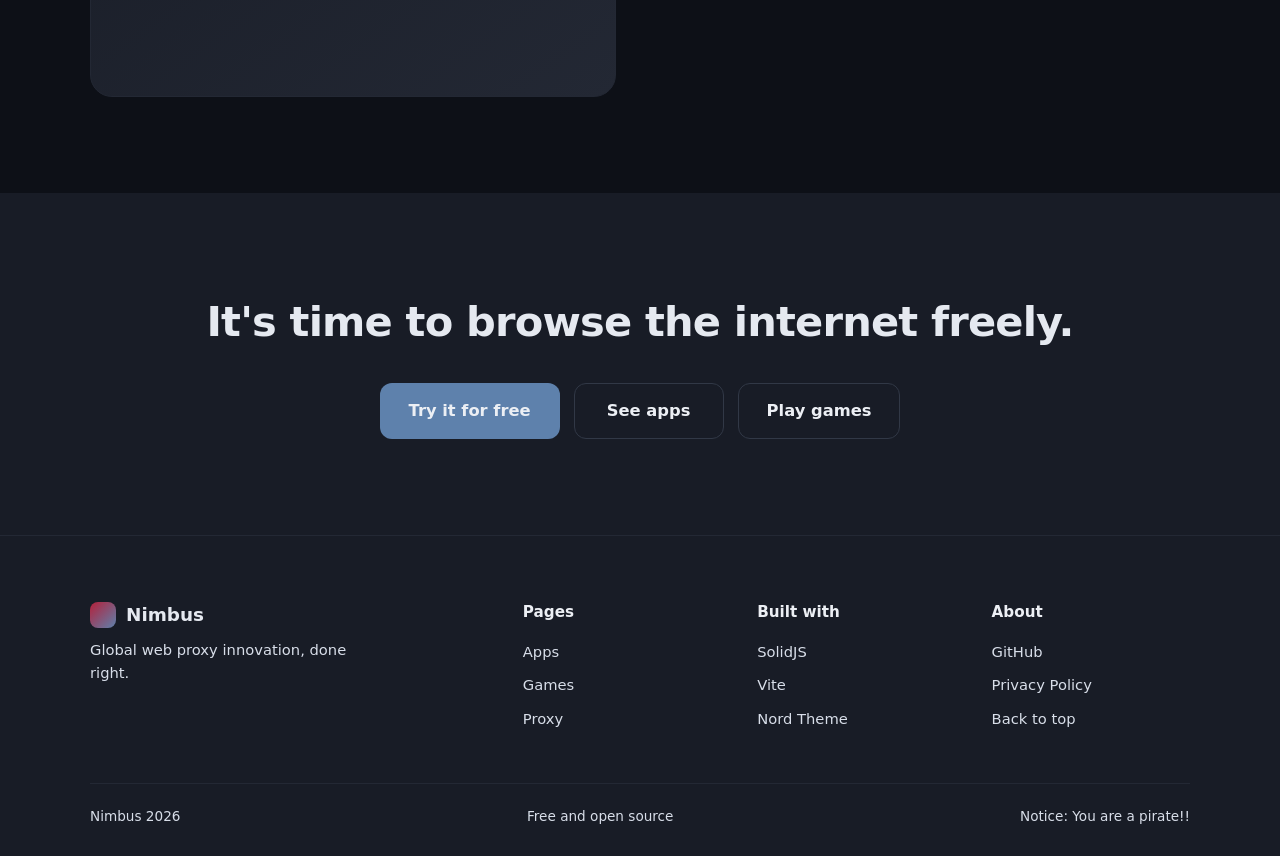
==== commit 5af688e3: "just have it go directly to the site" ====
--- a/index.html
+++ b/index.html
@@ -17,11 +17,11 @@
   <ul class="links">
     <li><a href="a">Apps</a></li>
     <li><a href="g">Games</a></li>
-    <li><a href="p">Proxy</a></li>
+    <li><a href="https://super-duper-waffle-g4g456vxvwg729p79-8080.app.github.dev/">Proxy</a></li>
     <li><a class="active" href="#top">Overview</a></li>
     <li><a href="faq">FAQ</a></li>
   </ul>
-  <a class="nav-cta" href="p">Browse</a>
+  <a class="nav-cta" href="https://super-duper-waffle-g4g456vxvwg729p79-8080.app.github.dev/">Browse</a>
 </nav>
 
 <header class="hero">
@@ -32,7 +32,7 @@
   <div class="btns">
     <a class="btn" href="a">Apps</a>
     <a class="btn" href="g">Games</a>
-    <a class="btn alt" href="p">Proxy</a>
+    <a class="btn alt" href="https://super-duper-waffle-g4g456vxvwg729p79-8080.app.github.dev/">Proxy</a>
   </div>
 </header>
 
@@ -76,7 +76,7 @@
     <div class="split flip">
       <div>
         <h2>Usage</h2>
-        <p>Open the <a class="inline" href="p">Proxy</a> page, type the site you want into the search box, and go.</p>
+        <p>Open the <a class="inline" href="https://super-duper-waffle-g4g456vxvwg729p79-8080.app.github.dev/">Proxy</a> page, type the site you want into the search box, and go.</p>
         <p>Try it with: <code>https://youtube.com</code></p>
       </div>
       <div class="art"><svg width="84" height="84" viewBox="0 0 24 24" fill="none" stroke="currentColor" stroke-width="1.2" stroke-linecap="round" stroke-linejoin="round"><path d="M14 3H7a2 2 0 0 0-2 2v14a2 2 0 0 0 2 2h10a2 2 0 0 0 2-2V8z"/><path d="M14 3v5h5M9 13h6M9 17h6"/></svg></div>
@@ -104,7 +104,7 @@
   <div class="wrap">
     <h2>It's time to browse the internet freely.</h2>
     <div class="btns">
-      <a class="btn" href="p">Try it for free</a>
+      <a class="btn" href="https://super-duper-waffle-g4g456vxvwg729p79-8080.app.github.dev/">Try it for free</a>
       <a class="btn alt" href="a">See apps</a>
       <a class="btn alt" href="g">Play games</a>
     </div>
@@ -122,7 +122,7 @@
       <ul>
         <li><a href="a">Apps</a></li>
         <li><a href="g">Games</a></li>
-        <li><a href="p">Proxy</a></li>
+        <li><a href="https://super-duper-waffle-g4g456vxvwg729p79-8080.app.github.dev/">Proxy</a></li>
       </ul>
     </div>
     <div>
--- a/style.css
+++ b/style.css
@@ -8,7 +8,7 @@
   }
   *{box-sizing:border-box;margin:0;padding:0}
   html{scroll-behavior:smooth}
-  body{background:var(--nord0);color:var(--nord5);font-family:var(--font);line-height:1.6;overflow-x:hidden}
+  body{background:var(--nord0);color:var(--nord5);font-family:var(--font);line-height:1.6;overflow-x:hidden;display:flex;flex-direction:column;height: 100vh;}
   a{color:inherit;text-decoration:none}
   :focus-visible{outline:2px solid var(--nord8);outline-offset:3px}
 
@@ -19,7 +19,7 @@
 
   /* NAV */
   nav{position:fixed;top:0;left:0;right:0;z-index:50;display:flex;align-items:center;justify-content:space-between;
-    padding:14px 32px;background:rgba(13,16,23,.88);backdrop-filter:blur(10px);border-bottom:1px solid var(--nord1)}
+    padding:14px 32px;background:rgba(13,16,23,.88);backdrop-filter:blur(10px);border-bottom:1px solid var(--nord1);flex-shrink:0;}
   .brand{font-weight:700;font-size:1.15rem;display:flex;align-items:center;gap:10px}
   .brand i{width:26px;height:26px;border-radius:8px;background:linear-gradient(135deg,var(--accent),var(--nord10));display:inline-block}
   .brand small{color:var(--nord9);font-weight:500;font-size:.75rem}
@@ -28,6 +28,7 @@
   .links a:hover,.links a.active{background:var(--nord1);color:var(--nord6)}
   .nav-cta{background:var(--nord10);padding:8px 16px;border-radius:8px;font-weight:600;font-size:.9rem}
   .nav-cta:hover{background:var(--nord9)}
+  
   @media(max-width:760px){.links{display:none}nav{padding:12px 18px}}
 
   /* HERO */
@@ -98,3 +99,4 @@
   .copy{max-width:1100px;margin:44px auto 0;padding-top:22px;border-top:1px solid var(--nord2);display:flex;justify-content:space-between;
     flex-wrap:wrap;gap:12px;color:var(--nord4);font-size:.85rem}
   @media(max-width:760px){.fgrid{grid-template-columns:1fr 1fr}}
+  iframe{flex-grow:1;width:100%;border:none;}
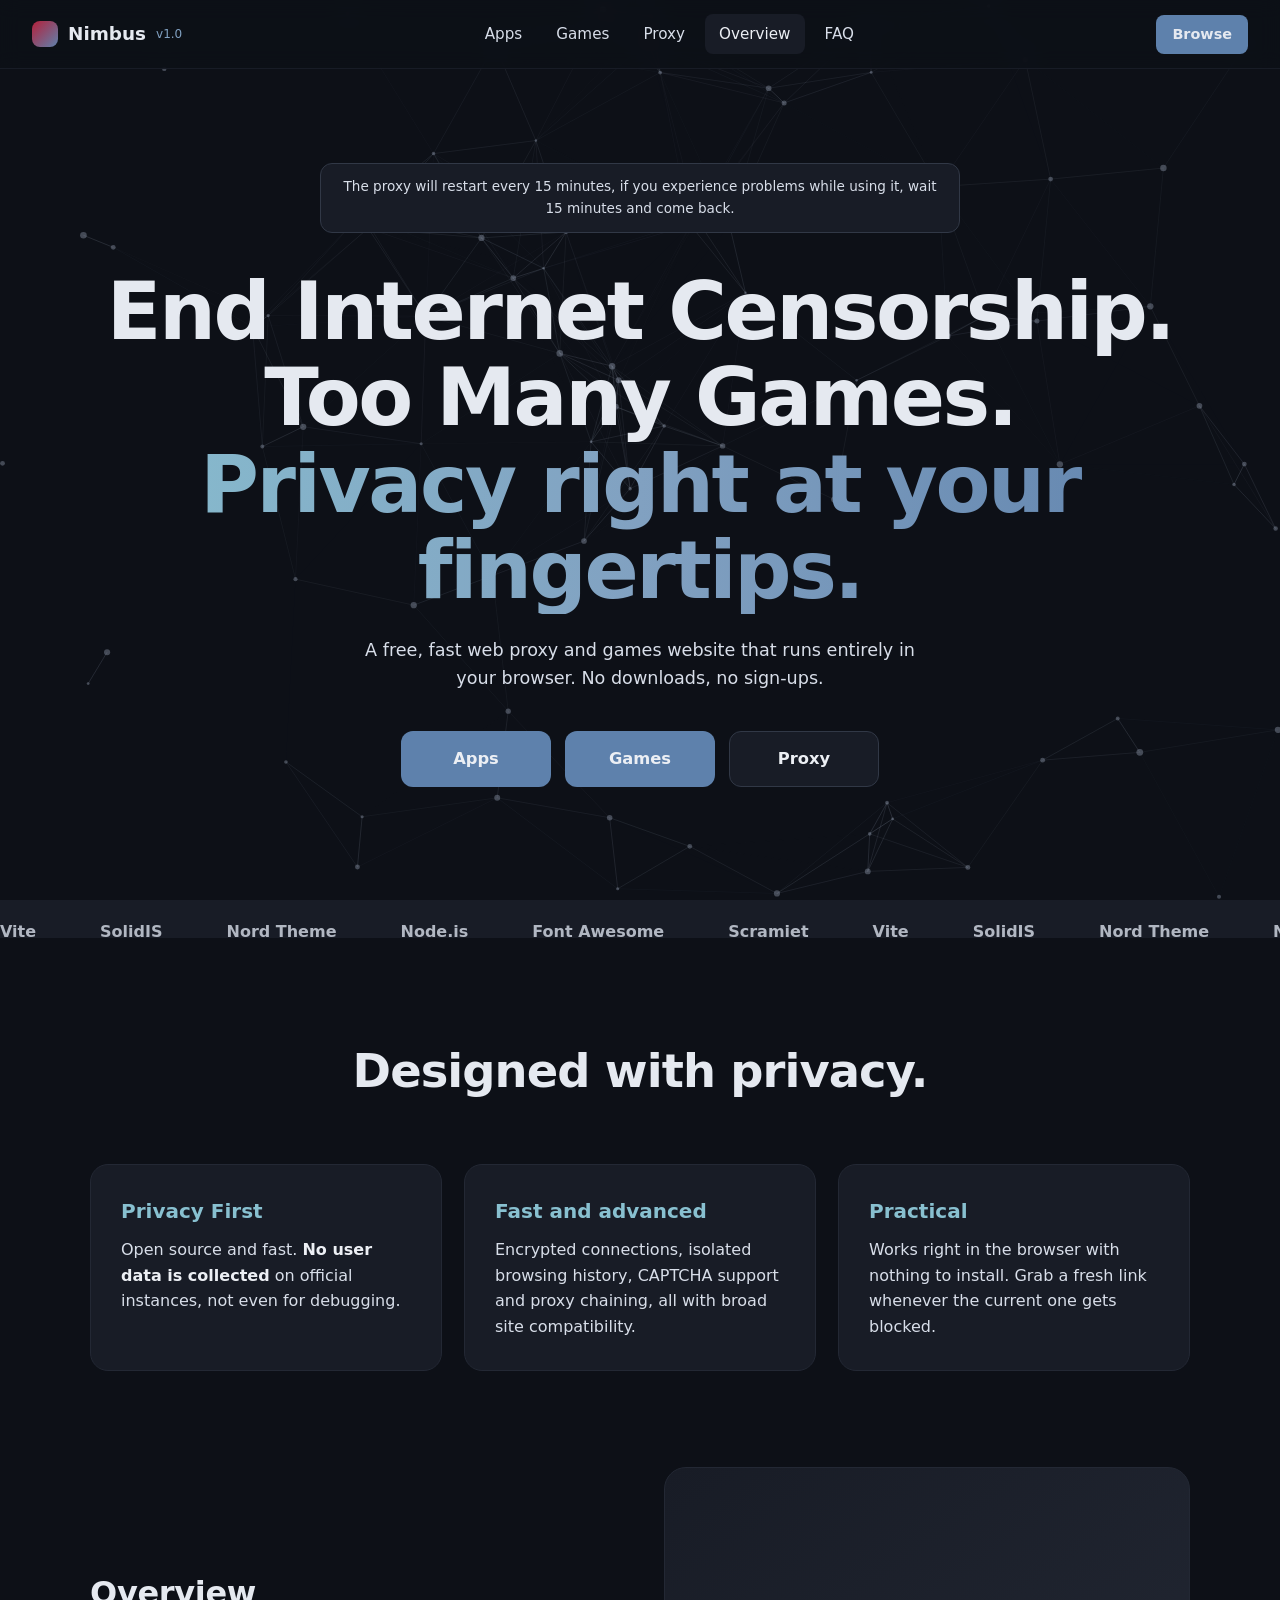
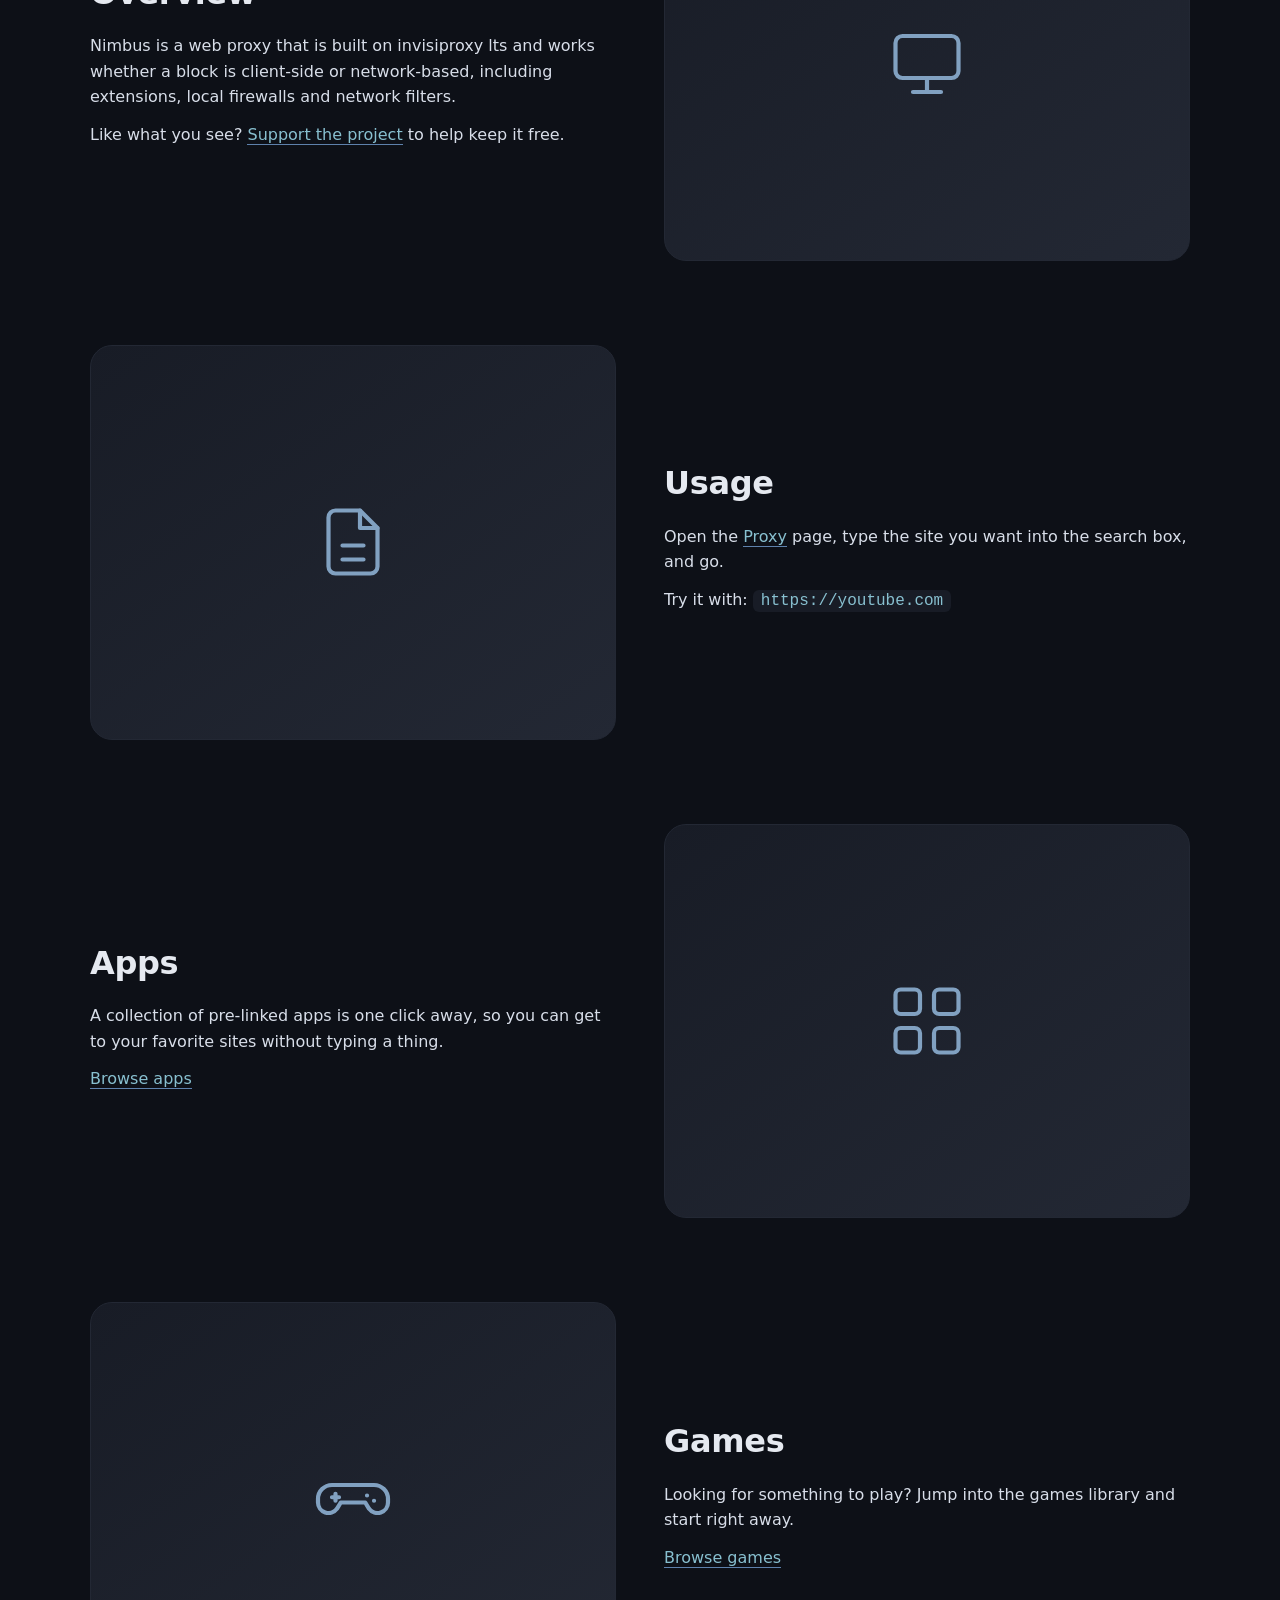
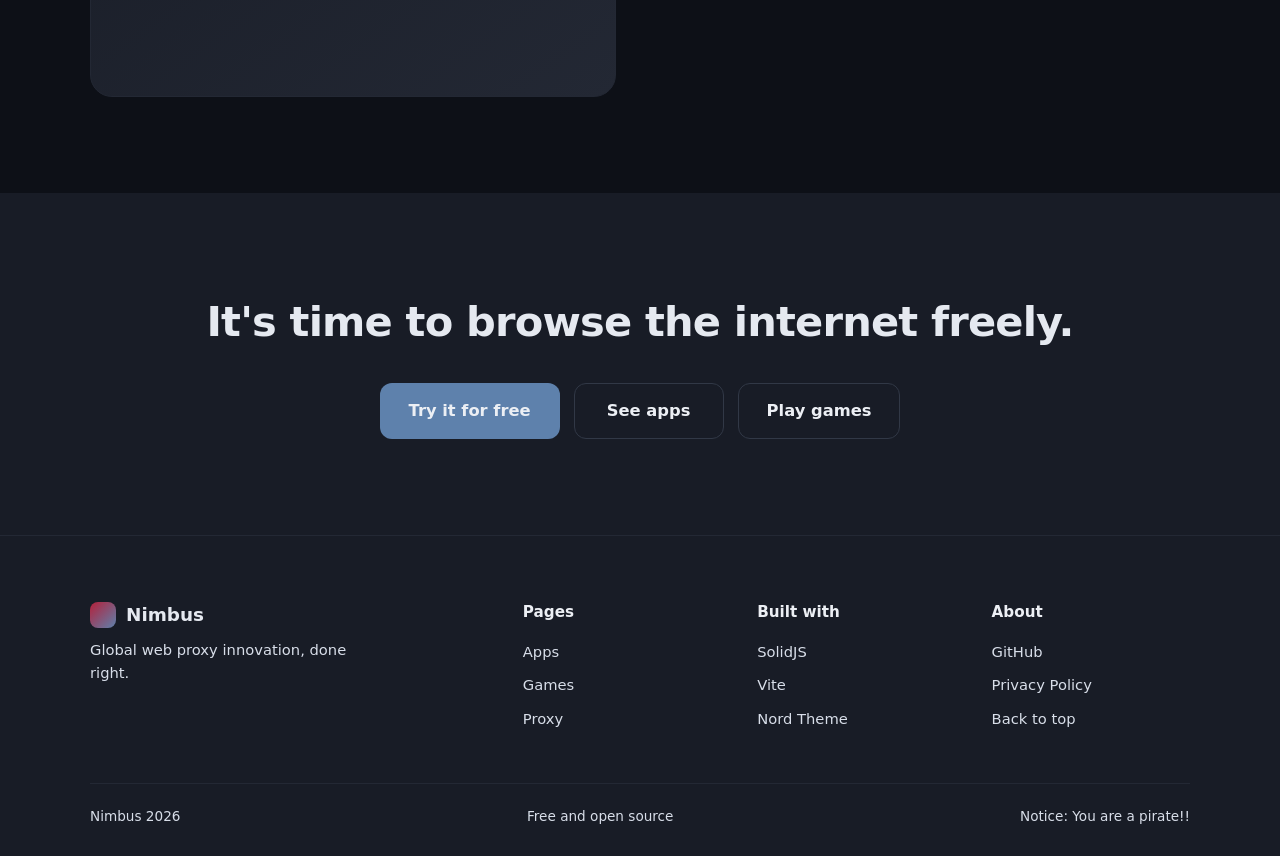
==== commit bea550d6: "Auto restart" ====
--- a/index.html
+++ b/index.html
@@ -25,7 +25,7 @@
 </nav>
 
 <header class="hero">
-  <div class="notice">This is the main site and may be blocked on some networks. Check back for newer links if this one stops working. <strong>THIS WEBSITE IS A WIP, COMPLETELY HAND MADE!</strong></div>
+  <div class="notice">The proxy will restart every 15 minutes, if you experience problems while using it, wait 15 minutes and come back.</div>
   <h1>End Internet Censorship. Too Many Games.<span>Privacy right at your fingertips.</span></h1>
   <p class="sub">A free, fast web proxy and games website that runs entirely in your browser. No downloads, no sign-ups.</p>
 
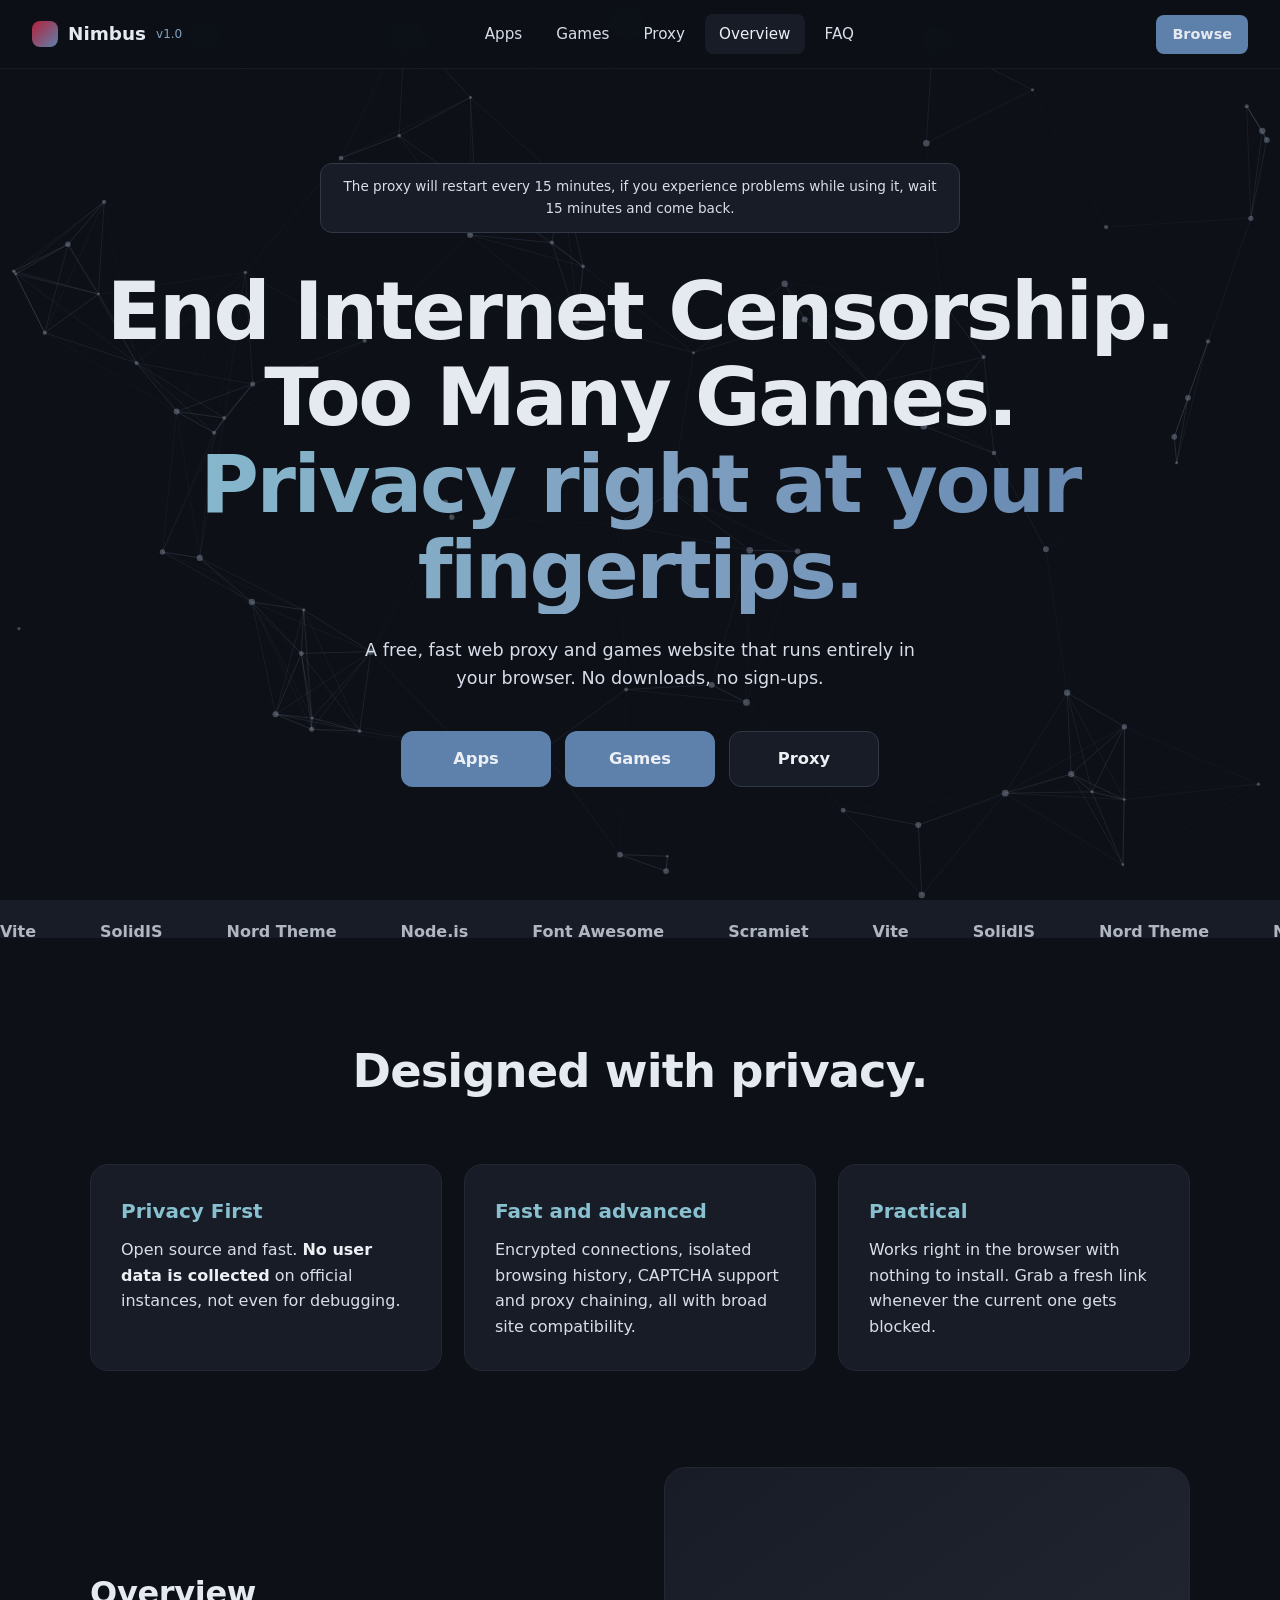
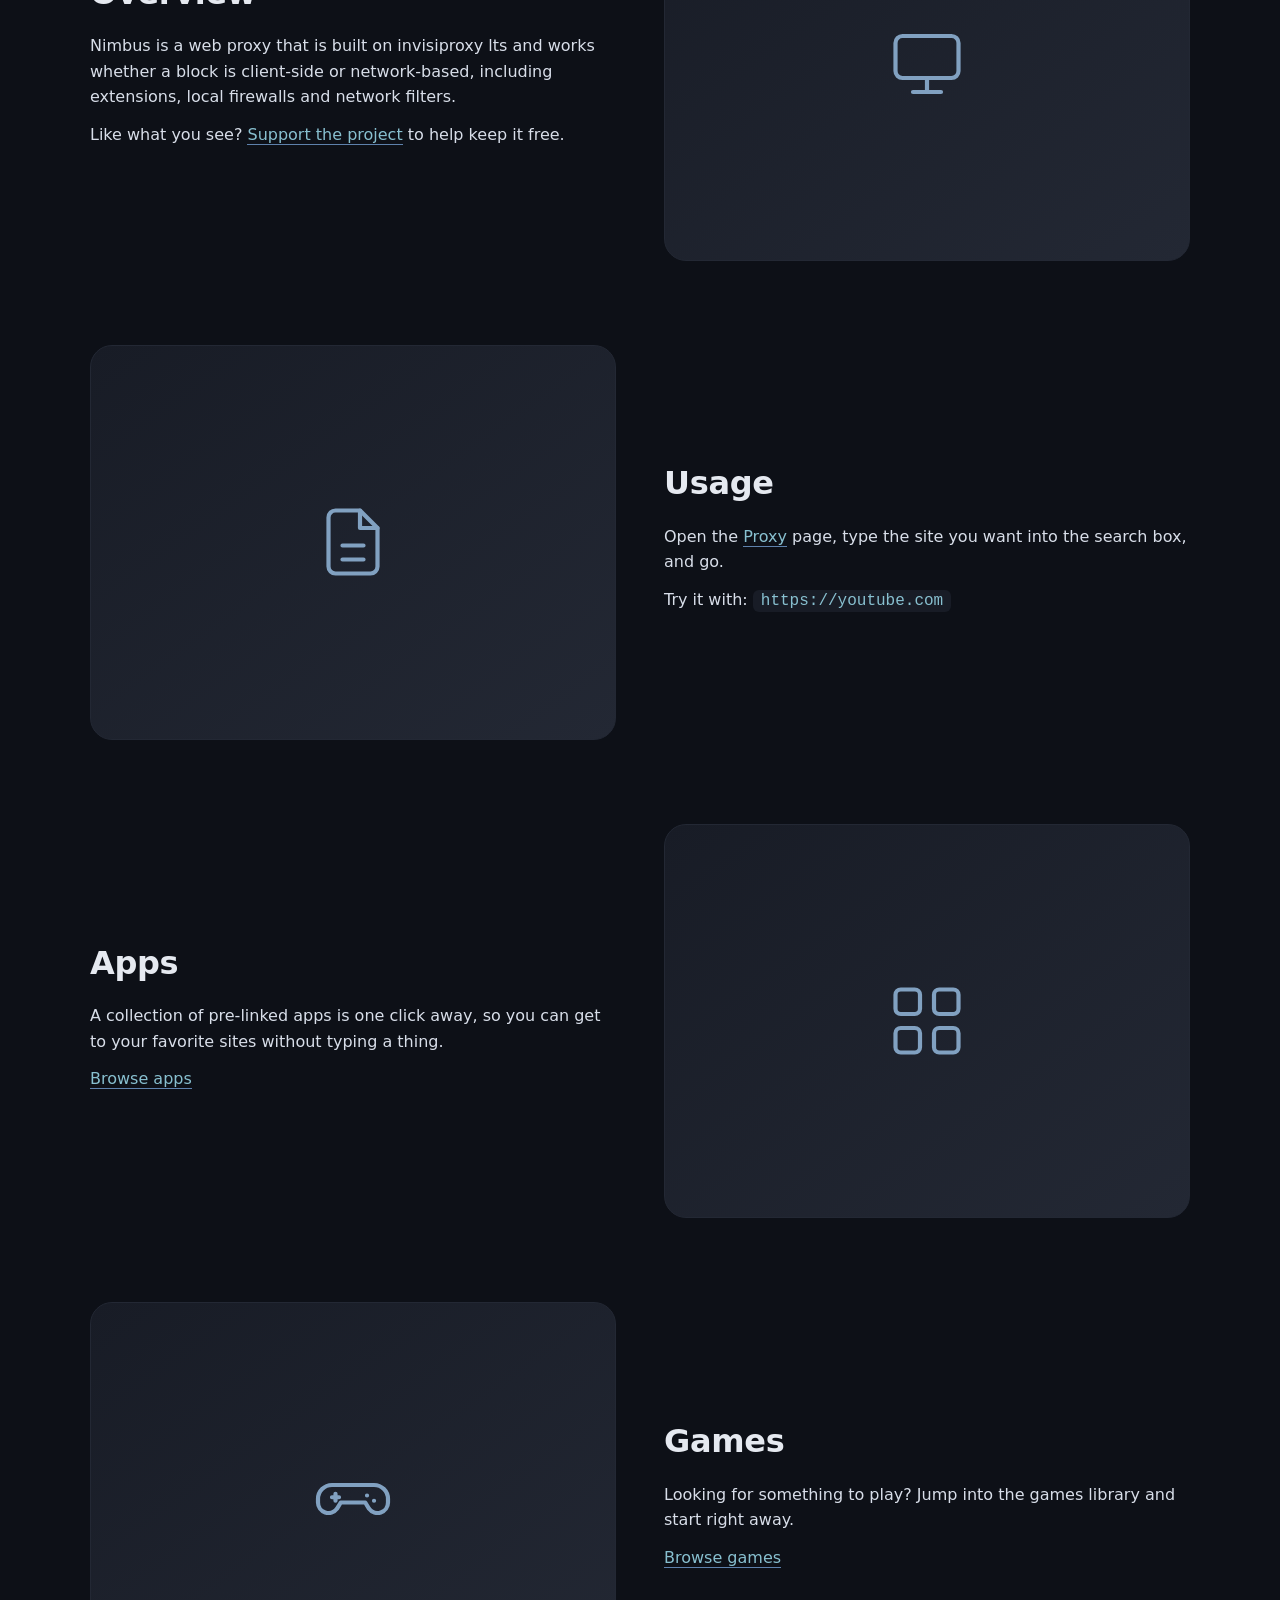
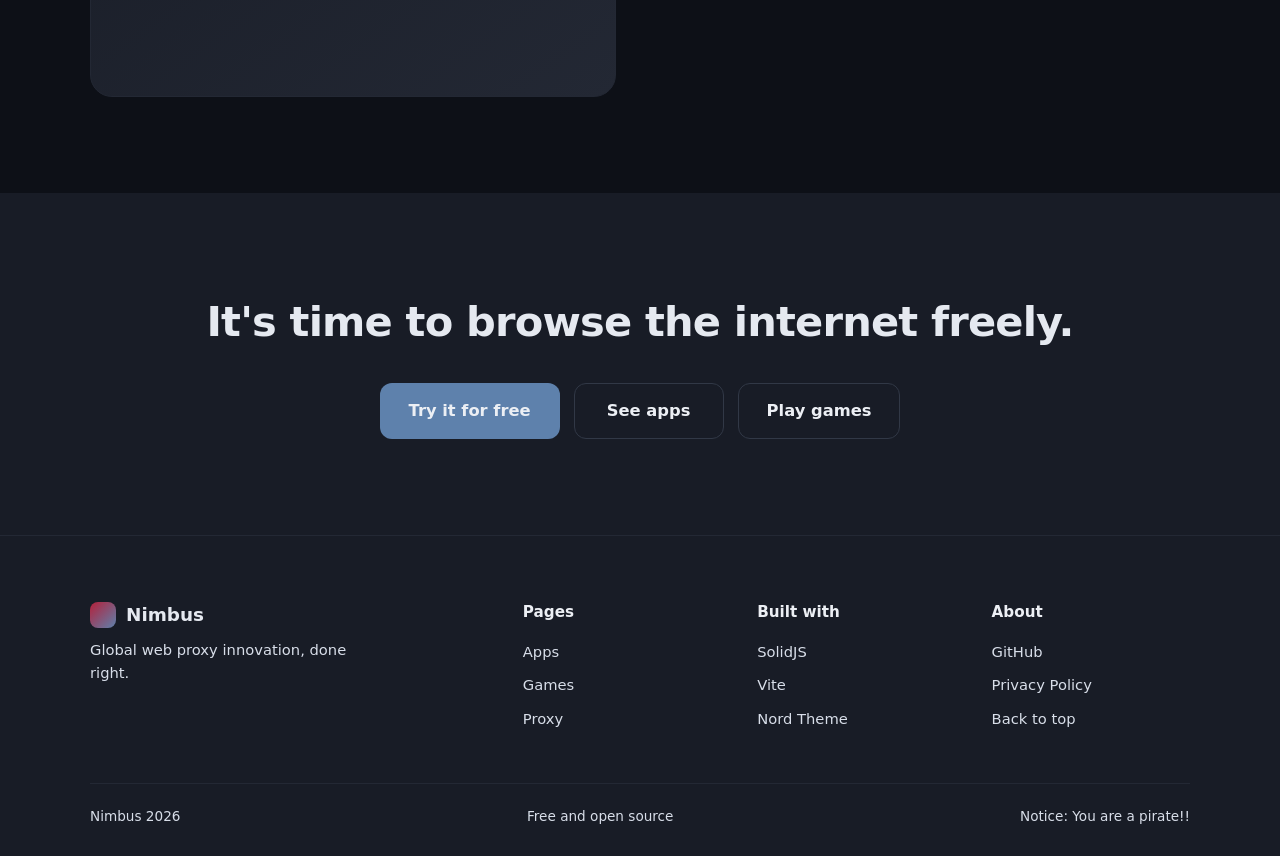
==== commit 3bd52978: "Update proxy link" ====
--- a/index.html
+++ b/index.html
@@ -17,11 +17,11 @@
   <ul class="links">
     <li><a href="a">Apps</a></li>
     <li><a href="g">Games</a></li>
-    <li><a href="https://super-duper-waffle-g4g456vxvwg729p79-8080.app.github.dev/">Proxy</a></li>
+    <li><a href="https://effective-space-cod-q7w7965v5r9pf4gwq-8080.app.github.dev/">Proxy</a></li>
     <li><a class="active" href="#top">Overview</a></li>
     <li><a href="faq">FAQ</a></li>
   </ul>
-  <a class="nav-cta" href="https://super-duper-waffle-g4g456vxvwg729p79-8080.app.github.dev/">Browse</a>
+  <a class="nav-cta" href="https://effective-space-cod-q7w7965v5r9pf4gwq-8080.app.github.dev/">Browse</a>
 </nav>
 
 <header class="hero">
@@ -32,7 +32,7 @@
   <div class="btns">
     <a class="btn" href="a">Apps</a>
     <a class="btn" href="g">Games</a>
-    <a class="btn alt" href="https://super-duper-waffle-g4g456vxvwg729p79-8080.app.github.dev/">Proxy</a>
+    <a class="btn alt" href="https://effective-space-cod-q7w7965v5r9pf4gwq-8080.app.github.dev/">Proxy</a>
   </div>
 </header>
 
@@ -76,7 +76,7 @@
     <div class="split flip">
       <div>
         <h2>Usage</h2>
-        <p>Open the <a class="inline" href="https://super-duper-waffle-g4g456vxvwg729p79-8080.app.github.dev/">Proxy</a> page, type the site you want into the search box, and go.</p>
+        <p>Open the <a class="inline" href="https://effective-space-cod-q7w7965v5r9pf4gwq-8080.app.github.dev/">Proxy</a> page, type the site you want into the search box, and go.</p>
         <p>Try it with: <code>https://youtube.com</code></p>
       </div>
       <div class="art"><svg width="84" height="84" viewBox="0 0 24 24" fill="none" stroke="currentColor" stroke-width="1.2" stroke-linecap="round" stroke-linejoin="round"><path d="M14 3H7a2 2 0 0 0-2 2v14a2 2 0 0 0 2 2h10a2 2 0 0 0 2-2V8z"/><path d="M14 3v5h5M9 13h6M9 17h6"/></svg></div>
@@ -104,7 +104,7 @@
   <div class="wrap">
     <h2>It's time to browse the internet freely.</h2>
     <div class="btns">
-      <a class="btn" href="https://super-duper-waffle-g4g456vxvwg729p79-8080.app.github.dev/">Try it for free</a>
+      <a class="btn" href="https://effective-space-cod-q7w7965v5r9pf4gwq-8080.app.github.dev/">Try it for free</a>
       <a class="btn alt" href="a">See apps</a>
       <a class="btn alt" href="g">Play games</a>
     </div>
@@ -122,7 +122,7 @@
       <ul>
         <li><a href="a">Apps</a></li>
         <li><a href="g">Games</a></li>
-        <li><a href="https://super-duper-waffle-g4g456vxvwg729p79-8080.app.github.dev/">Proxy</a></li>
+        <li><a href="https://effective-space-cod-q7w7965v5r9pf4gwq-8080.app.github.dev/">Proxy</a></li>
       </ul>
     </div>
     <div>
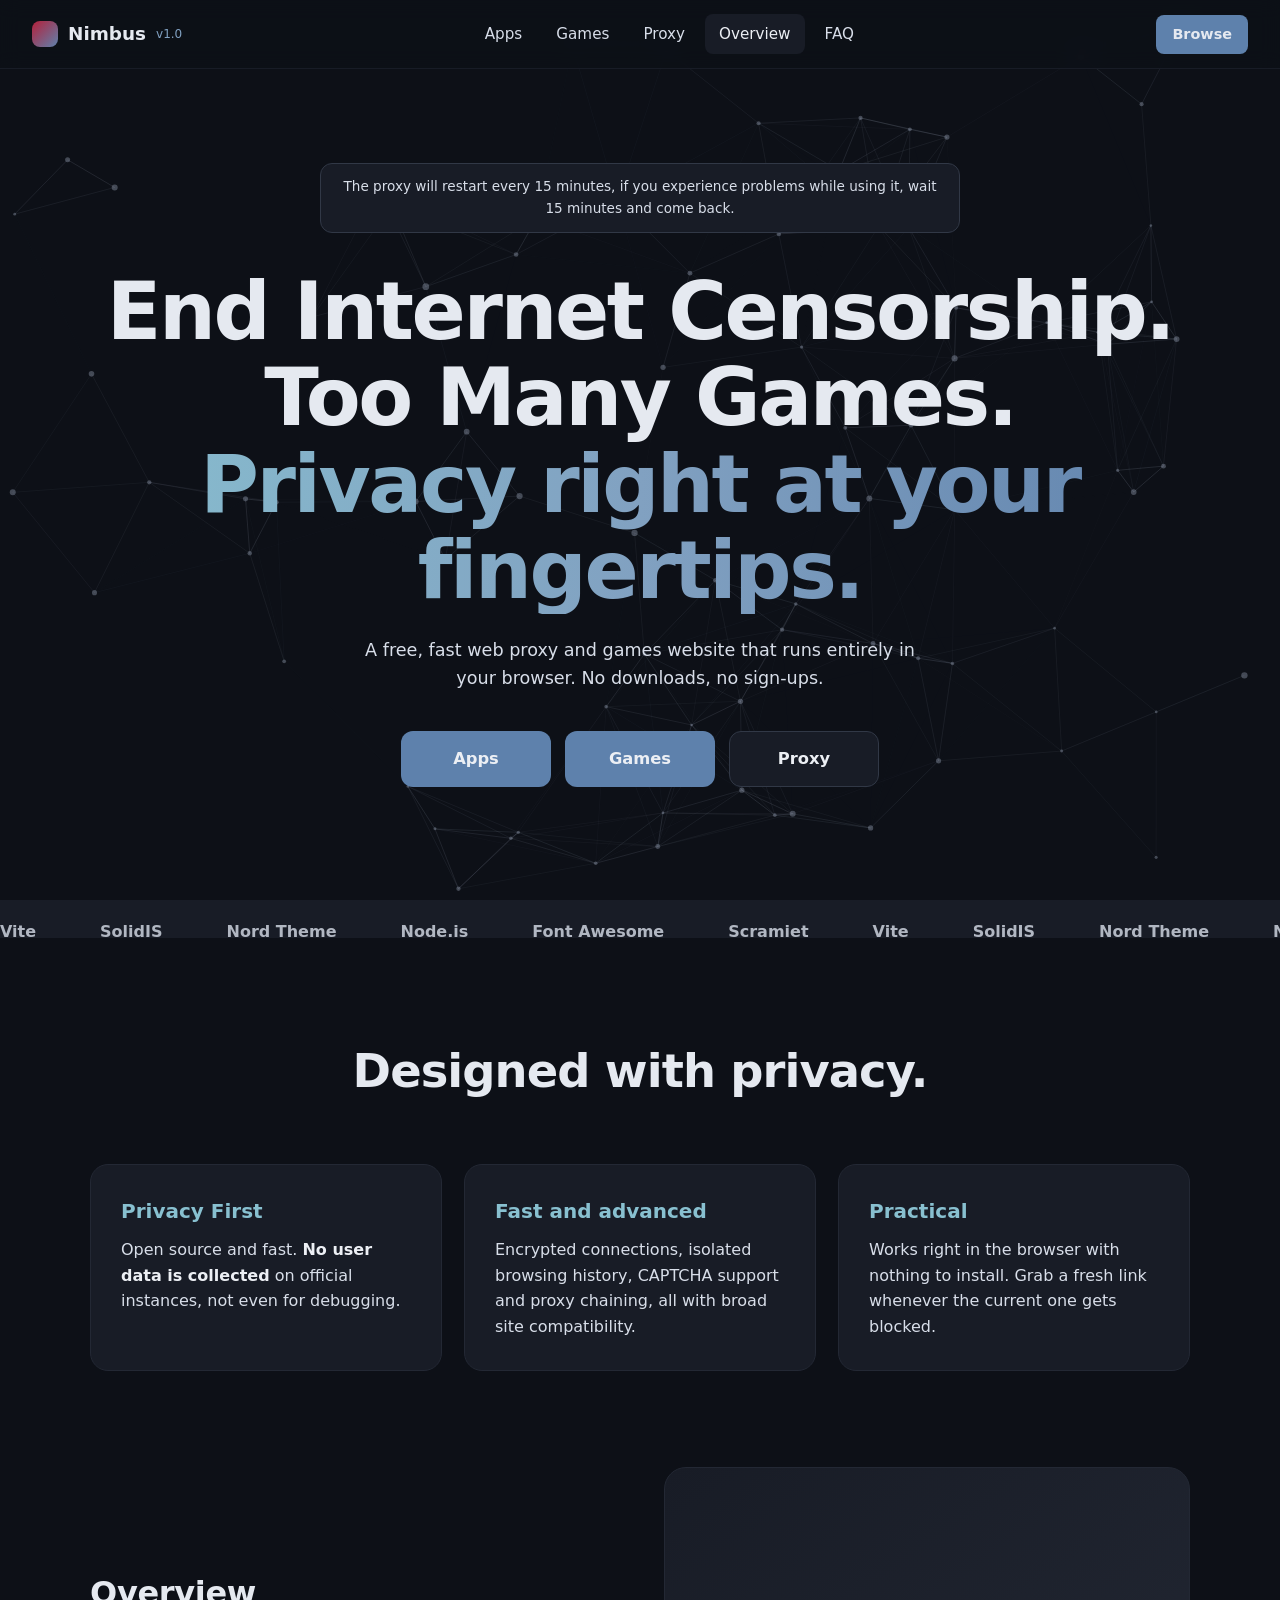
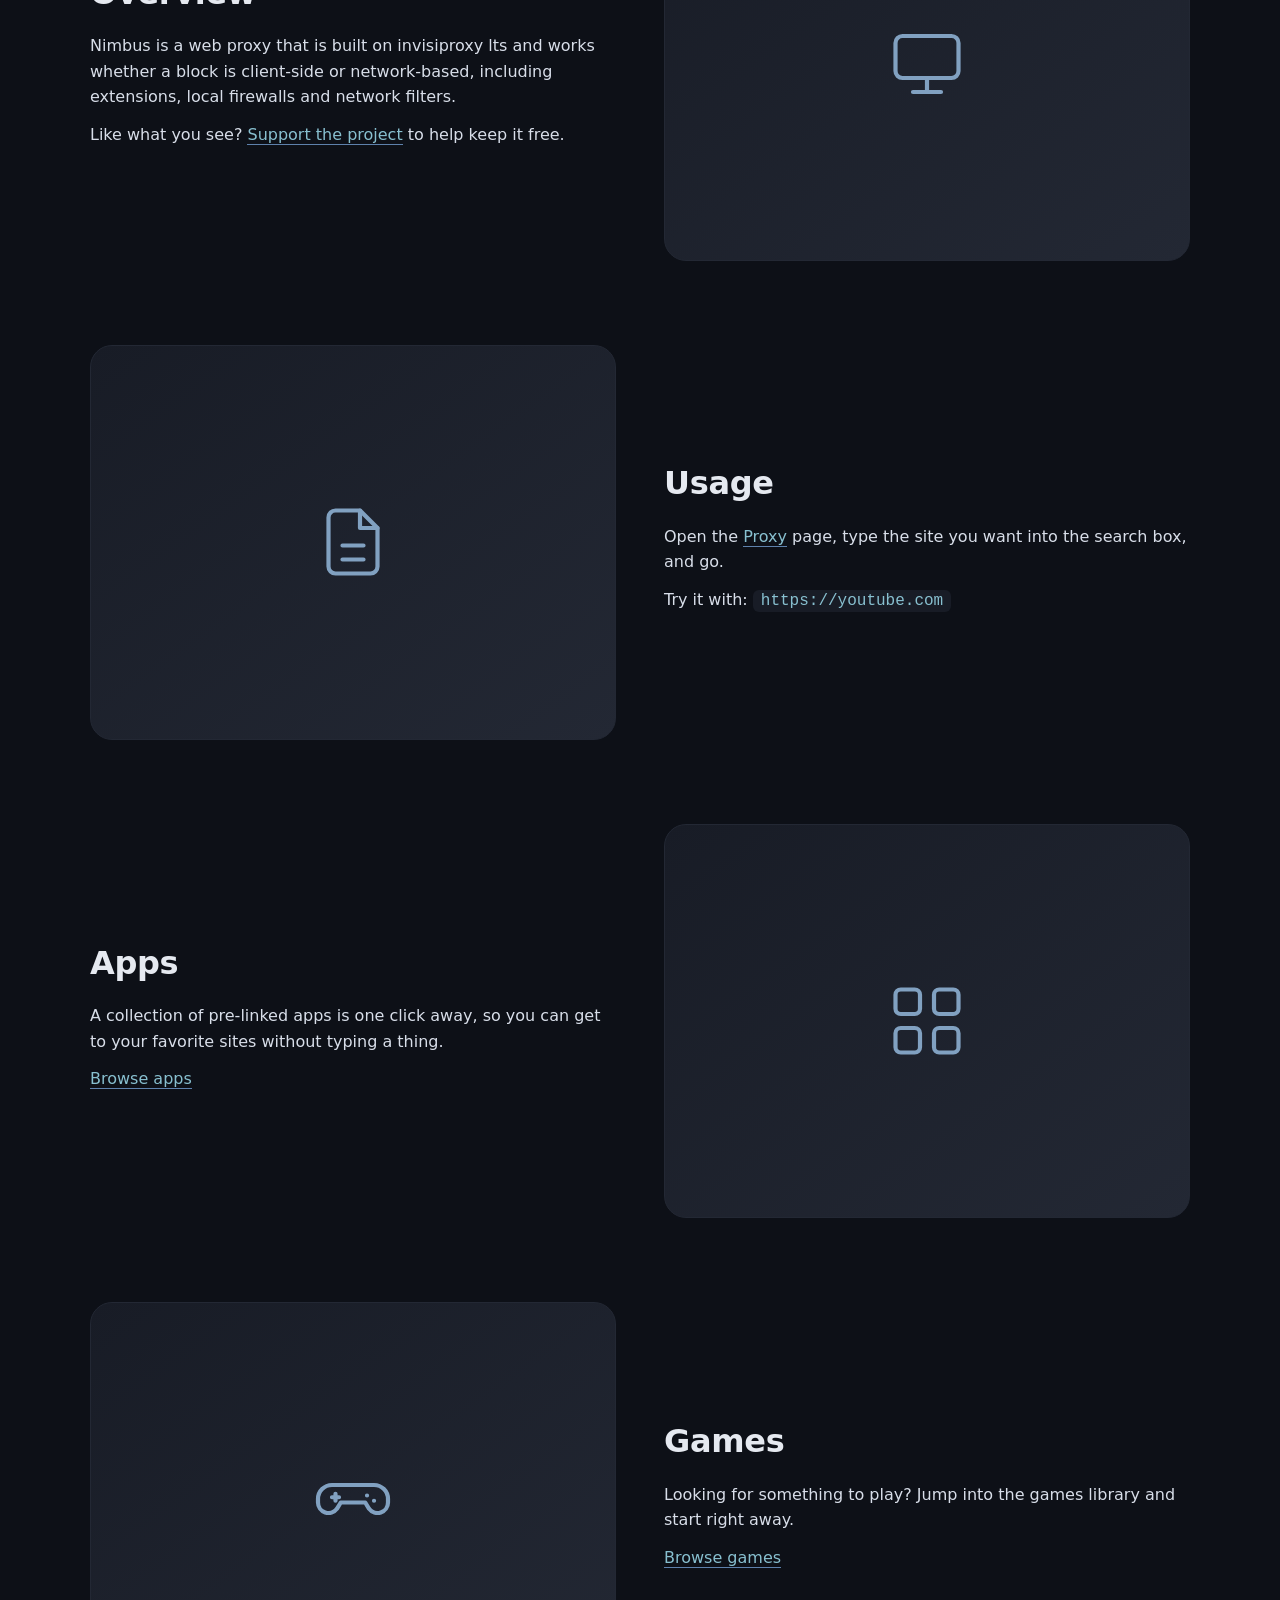
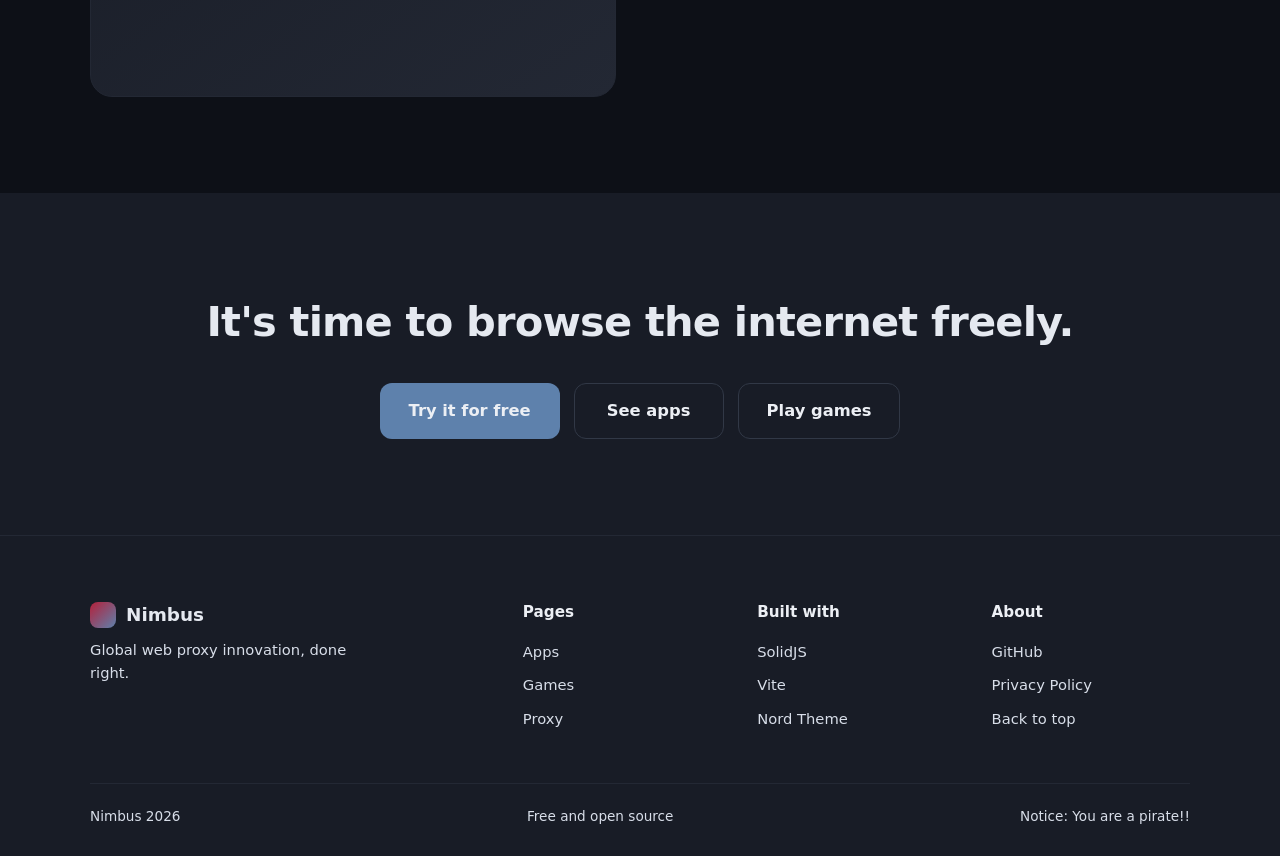
==== commit e75cd4df: "update proxy link" ====
--- a/index.html
+++ b/index.html
@@ -17,11 +17,11 @@
   <ul class="links">
     <li><a href="a">Apps</a></li>
     <li><a href="g">Games</a></li>
-    <li><a href="https://effective-space-cod-q7w7965v5r9pf4gwq-8080.app.github.dev/">Proxy</a></li>
+    <li><a href="https://solid-funicular-v6x6gwjpj5xjc45x-8080.app.github.dev/">Proxy</a></li>
     <li><a class="active" href="#top">Overview</a></li>
     <li><a href="faq">FAQ</a></li>
   </ul>
-  <a class="nav-cta" href="https://effective-space-cod-q7w7965v5r9pf4gwq-8080.app.github.dev/">Browse</a>
+  <a class="nav-cta" href="https://solid-funicular-v6x6gwjpj5xjc45x-8080.app.github.dev/">Browse</a>
 </nav>
 
 <header class="hero">
@@ -32,7 +32,7 @@
   <div class="btns">
     <a class="btn" href="a">Apps</a>
     <a class="btn" href="g">Games</a>
-    <a class="btn alt" href="https://effective-space-cod-q7w7965v5r9pf4gwq-8080.app.github.dev/">Proxy</a>
+    <a class="btn alt" href="https://solid-funicular-v6x6gwjpj5xjc45x-8080.app.github.dev/">Proxy</a>
   </div>
 </header>
 
@@ -76,7 +76,7 @@
     <div class="split flip">
       <div>
         <h2>Usage</h2>
-        <p>Open the <a class="inline" href="https://effective-space-cod-q7w7965v5r9pf4gwq-8080.app.github.dev/">Proxy</a> page, type the site you want into the search box, and go.</p>
+        <p>Open the <a class="inline" href="https://solid-funicular-v6x6gwjpj5xjc45x-8080.app.github.dev/">Proxy</a> page, type the site you want into the search box, and go.</p>
         <p>Try it with: <code>https://youtube.com</code></p>
       </div>
       <div class="art"><svg width="84" height="84" viewBox="0 0 24 24" fill="none" stroke="currentColor" stroke-width="1.2" stroke-linecap="round" stroke-linejoin="round"><path d="M14 3H7a2 2 0 0 0-2 2v14a2 2 0 0 0 2 2h10a2 2 0 0 0 2-2V8z"/><path d="M14 3v5h5M9 13h6M9 17h6"/></svg></div>
@@ -104,7 +104,7 @@
   <div class="wrap">
     <h2>It's time to browse the internet freely.</h2>
     <div class="btns">
-      <a class="btn" href="https://effective-space-cod-q7w7965v5r9pf4gwq-8080.app.github.dev/">Try it for free</a>
+      <a class="btn" href="https://solid-funicular-v6x6gwjpj5xjc45x-8080.app.github.dev/">Try it for free</a>
       <a class="btn alt" href="a">See apps</a>
       <a class="btn alt" href="g">Play games</a>
     </div>
@@ -122,7 +122,7 @@
       <ul>
         <li><a href="a">Apps</a></li>
         <li><a href="g">Games</a></li>
-        <li><a href="https://effective-space-cod-q7w7965v5r9pf4gwq-8080.app.github.dev/">Proxy</a></li>
+        <li><a href="https://solid-funicular-v6x6gwjpj5xjc45x-8080.app.github.dev/">Proxy</a></li>
       </ul>
     </div>
     <div>
